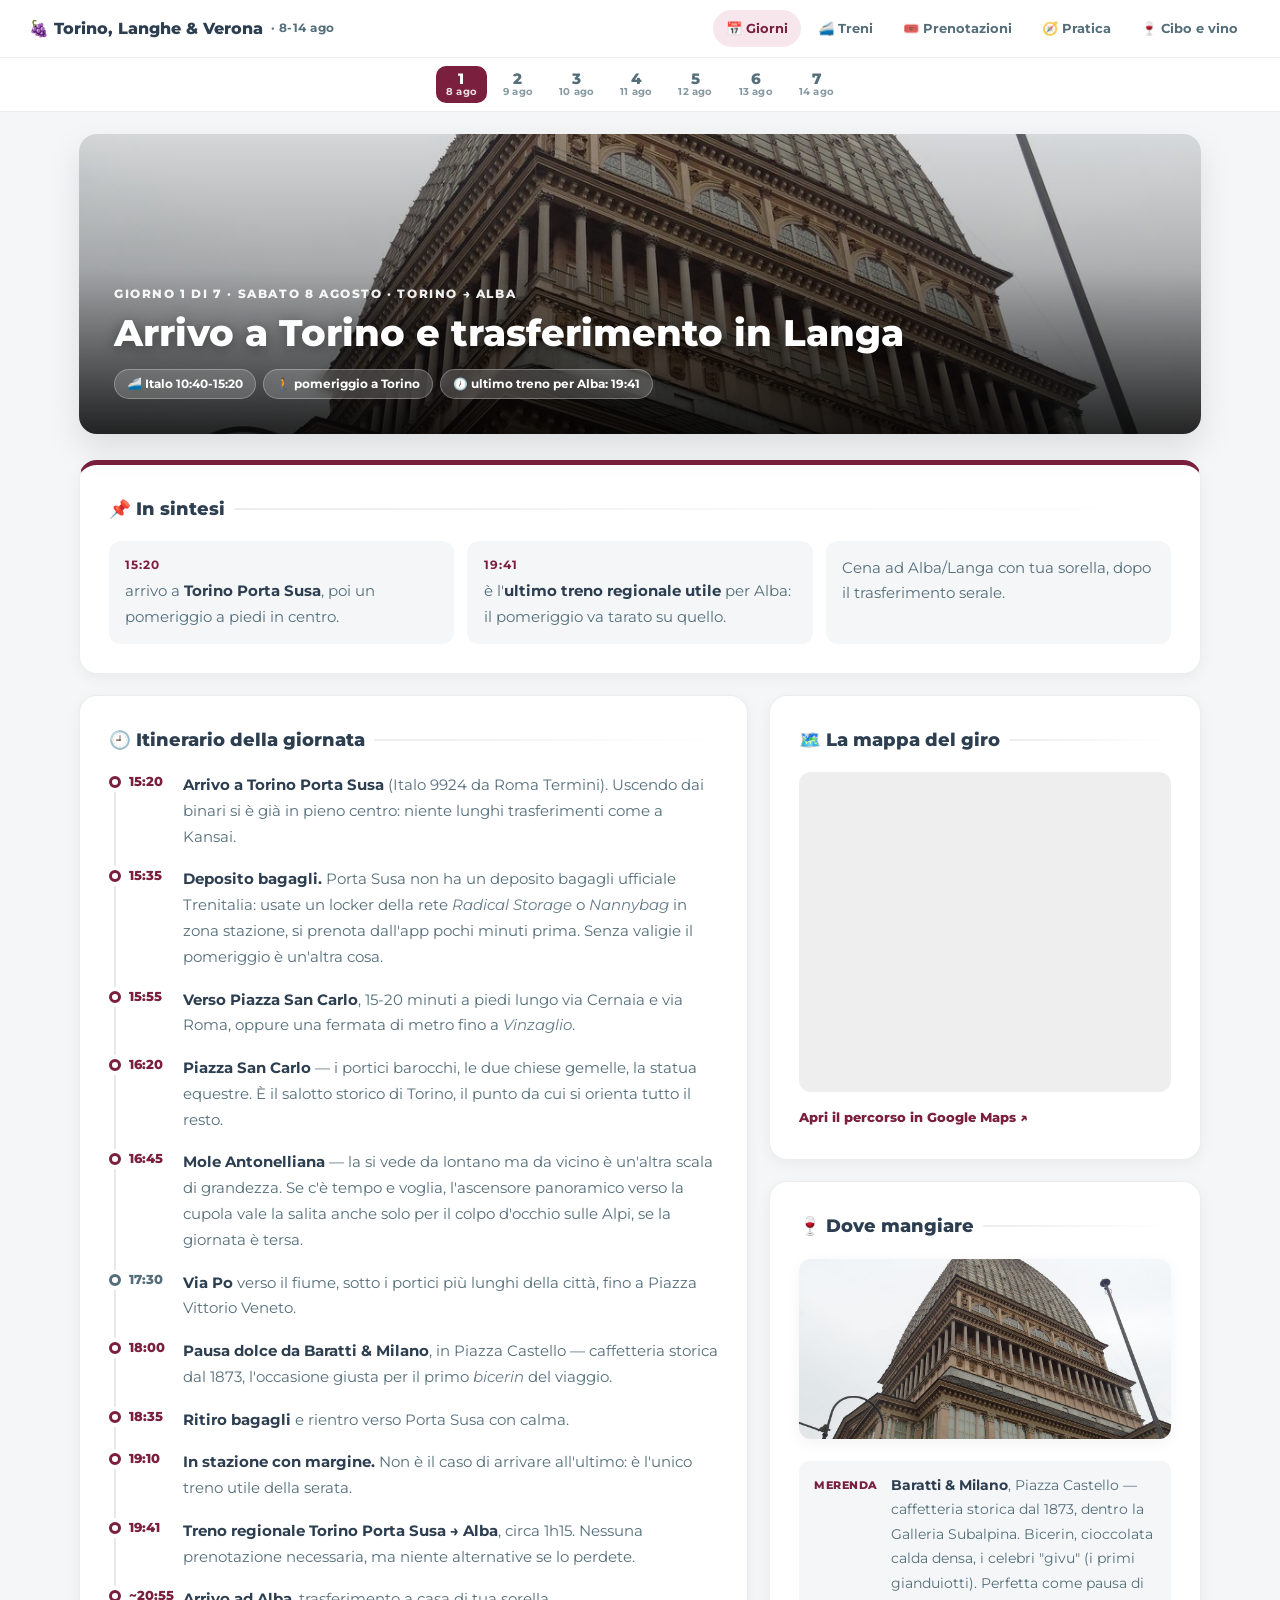
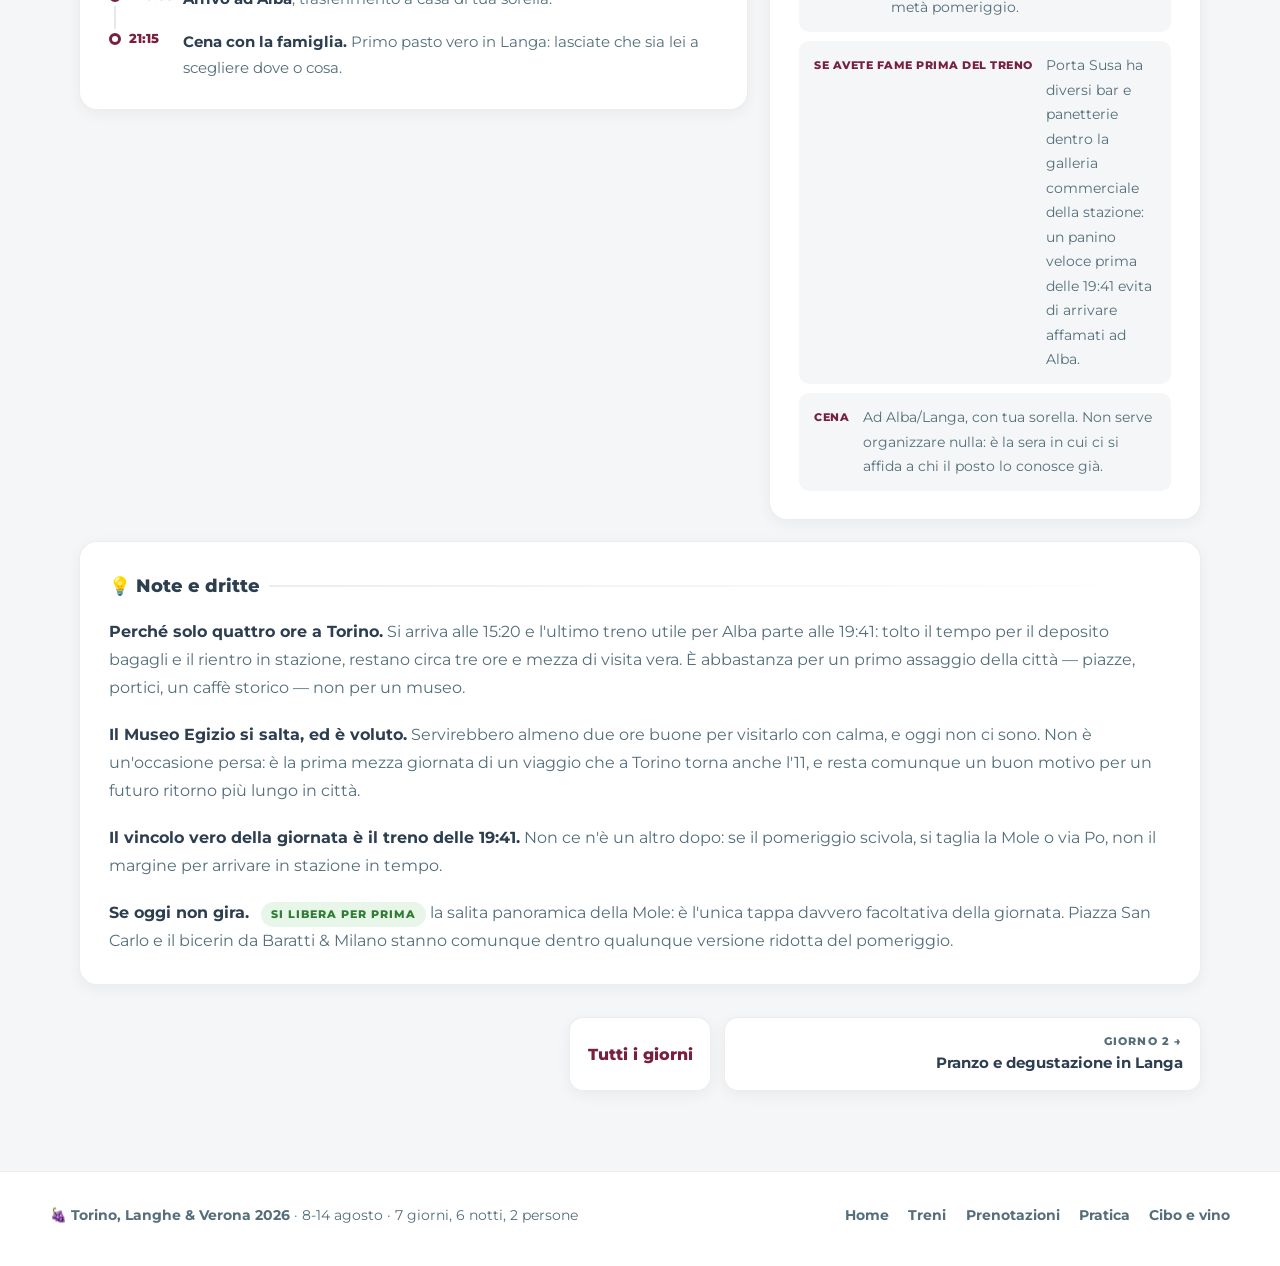
==== giorno-01.html @ 9ae94374 "Crea il sito del viaggio Torino-Langhe-Verona (8-14 agosto 2026) Sito statico con le 7 giornate, tre" ====
<!DOCTYPE html>
<html lang="it">
<head>
<meta charset="UTF-8">
<meta name="viewport" content="width=device-width, initial-scale=1.0">
<title>Giorno 1 · Arrivo a Torino e trasferimento in Langa | Torino, Langhe & Verona 2026</title>
<meta name="description" content="Giorno 1 (8 agosto 2026), Torino → Alba: arrivo in treno a Torino, pomeriggio in centro e ultimo treno regionale delle 19:41 per Alba.">
<meta name="theme-color" content="#7A1F3D">
<meta name="color-scheme" content="light">
<meta property="og:type" content="website">
<meta property="og:title" content="Giorno 1 · Arrivo a Torino e trasferimento in Langa | Torino, Langhe & Verona 2026">
<meta property="og:description" content="Giorno 1 (8 agosto 2026), Torino → Alba: arrivo in treno a Torino, pomeriggio in centro e ultimo treno regionale delle 19:41 per Alba.">
<meta property="og:image" content="images/torino.jpg">
<meta property="og:locale" content="it_IT">
<link rel="icon" href="data:image/svg+xml,<svg xmlns='http://www.w3.org/2000/svg' viewBox='0 0 100 100'><text y='.9em' font-size='90'>🍇</text></svg>">
<link rel="preconnect" href="https://fonts.googleapis.com">
<link rel="preconnect" href="https://fonts.gstatic.com" crossorigin>
<link href="https://fonts.googleapis.com/css2?family=Montserrat:wght@400;600;800&display=swap" rel="stylesheet">
<link rel="stylesheet" href="assets/style.css">
</head>
<body>

<header class="topbar">
    <a class="brand" href="index.html">🍇 Torino, Langhe & Verona <span>· 8-14 ago</span></a>
    <nav class="mainnav" aria-label="Sezioni del sito">
        <a href="index.html#giorni" aria-current="page">📅 Giorni</a>
        <a href="treni.html">🚄 Treni</a>
        <a href="prenotazioni.html">🎟️ Prenotazioni</a>
        <a href="pratica.html">🧭 Pratica</a>
        <a href="mangiare.html">🍷 Cibo e vino</a>
    </nav>
</header>

<nav class="daystrip" aria-label="Vai a un altro giorno">
<a href="giorno-01.html" data-date="2026-08-08" aria-current="page"><span class="n">1</span><span class="d">8 ago</span></a>
<a href="giorno-02.html" data-date="2026-08-09"><span class="n">2</span><span class="d">9 ago</span></a>
<a href="giorno-03.html" data-date="2026-08-10"><span class="n">3</span><span class="d">10 ago</span></a>
<a href="giorno-04.html" data-date="2026-08-11"><span class="n">4</span><span class="d">11 ago</span></a>
<a href="giorno-05.html" data-date="2026-08-12"><span class="n">5</span><span class="d">12 ago</span></a>
<a href="giorno-06.html" data-date="2026-08-13"><span class="n">6</span><span class="d">13 ago</span></a>
<a href="giorno-07.html" data-date="2026-08-14"><span class="n">7</span><span class="d">14 ago</span></a>
</nav>

<main class="wrap">
<article>

    <div class="dayhero" style="background-image: url('images/torino.jpg');">
        <div class="dayhero-in">
            <p class="kicker">Giorno 1 di 7 · Sabato 8 agosto · Torino → Alba</p>
            <h1>Arrivo a Torino e trasferimento in Langa</h1>
            <div class="chips"><span>🚄 Italo 10:40-15:20</span><span>🚶 pomeriggio a Torino</span><span>🕖 ultimo treno per Alba: 19:41</span></div>
        </div>
    </div>

    <div class="daylayout">

        <section class="card accent a-sintesi">
            <h2>📌 In sintesi</h2>
            <ul class="synth"><li><strong>15:20</strong> arrivo a <strong>Torino Porta Susa</strong>, poi un pomeriggio a piedi in centro.</li>
                        <li><strong>19:41</strong> è l'<strong>ultimo treno regionale utile</strong> per Alba: il pomeriggio va tarato su quello.</li>
                        <li>Cena ad Alba/Langa con tua sorella, dopo il trasferimento serale.</li></ul>
        </section>

        <section class="card a-itin">
            <h2>🕘 Itinerario della giornata</h2>
            <ol class="timeline">
                <li><span class="t">15:20</span><div><strong>Arrivo a Torino Porta Susa</strong> (Italo 9924 da Roma Termini). Uscendo dai binari si è già in pieno centro: niente lunghi trasferimenti come a Kansai.</div></li>
                <li><span class="t">15:35</span><div><strong>Deposito bagagli.</strong> Porta Susa non ha un deposito bagagli ufficiale Trenitalia: usate un locker della rete <em>Radical Storage</em> o <em>Nannybag</em> in zona stazione, si prenota dall'app pochi minuti prima. Senza valigie il pomeriggio è un'altra cosa.</div></li>
                <li><span class="t">15:55</span><div><strong>Verso Piazza San Carlo</strong>, 15-20 minuti a piedi lungo via Cernaia e via Roma, oppure una fermata di metro fino a <em>Vinzaglio</em>.</div></li>
                <li><span class="t">16:20</span><div><strong>Piazza San Carlo</strong> — i portici barocchi, le due chiese gemelle, la statua equestre. È il salotto storico di Torino, il punto da cui si orienta tutto il resto.</div></li>
                <li><span class="t">16:45</span><div><strong>Mole Antonelliana</strong> — la si vede da lontano ma da vicino è un'altra scala di grandezza. Se c'è tempo e voglia, l'ascensore panoramico verso la cupola vale la salita anche solo per il colpo d'occhio sulle Alpi, se la giornata è tersa.</div></li>
                <li class="opt"><span class="t">17:30</span><div><strong>Via Po</strong> verso il fiume, sotto i portici più lunghi della città, fino a Piazza Vittorio Veneto.</div></li>
                <li><span class="t">18:00</span><div><strong>Pausa dolce da Baratti & Milano</strong>, in Piazza Castello — caffetteria storica dal 1873, l'occasione giusta per il primo <em>bicerin</em> del viaggio.</div></li>
                <li><span class="t">18:35</span><div><strong>Ritiro bagagli</strong> e rientro verso Porta Susa con calma.</div></li>
                <li><span class="t">19:10</span><div><strong>In stazione con margine.</strong> Non è il caso di arrivare all'ultimo: è l'unico treno utile della serata.</div></li>
                <li><span class="t">19:41</span><div><strong>Treno regionale Torino Porta Susa → Alba</strong>, circa 1h15. Nessuna prenotazione necessaria, ma niente alternative se lo perdete.</div></li>
                <li><span class="t">~20:55</span><div><strong>Arrivo ad Alba</strong>, trasferimento a casa di tua sorella.</div></li>
                <li><span class="t">21:15</span><div><strong>Cena con la famiglia.</strong> Primo pasto vero in Langa: lasciate che sia lei a scegliere dove o cosa.</div></li>
            </ol>
        </section>

        <section class="card a-mappa">
            <h2>🗺️ La mappa del giro</h2>
            <div class="mapbox">
                <iframe src="https://maps.google.com/maps?saddr=Torino+Porta+Susa&daddr=Piazza+San+Carlo,+Torino+to:Mole+Antonelliana,+Torino+to:Stazione+di+Alba&dirflg=r&t=&z=10&ie=UTF8&iwloc=&output=embed" title="Mappa dell'itinerario del giorno 1" loading="lazy" referrerpolicy="no-referrer-when-downgrade"></iframe>
            </div>
            <a class="maplink" href="https://maps.google.com/maps?saddr=Torino+Porta+Susa&daddr=Piazza+San+Carlo,+Torino+to:Mole+Antonelliana,+Torino+to:Stazione+di+Alba&dirflg=r&t=&z=10&ie=UTF8" target="_blank" rel="noopener">Apri il percorso in Google Maps ↗</a>
        </section>

        <section class="card a-mangiare">
            <h2>🍷 Dove mangiare</h2>
            <img src="images/torino.jpg" alt="Torino" loading="lazy" decoding="async" width="560" height="180">
            <ul class="eat"><li><span class="when">Merenda</span><div><strong>Baratti & Milano</strong>, Piazza Castello — caffetteria storica dal 1873, dentro la Galleria Subalpina. Bicerin, cioccolata calda densa, i celebri "givu" (i primi gianduiotti). Perfetta come pausa di metà pomeriggio.</div></li><li><span class="when">Se avete fame prima del treno</span><div>Porta Susa ha diversi bar e panetterie dentro la galleria commerciale della stazione: un panino veloce prima delle 19:41 evita di arrivare affamati ad Alba.</div></li><li><span class="when">Cena</span><div>Ad Alba/Langa, con tua sorella. Non serve organizzare nulla: è la sera in cui ci si affida a chi il posto lo conosce già.</div></li></ul>
        </section>

        <section class="card a-note prose">
            <h2>💡 Note e dritte</h2>
            <p><strong>Perché solo quattro ore a Torino.</strong> Si arriva alle 15:20 e l'ultimo treno utile per Alba parte alle 19:41: tolto il tempo per il deposito bagagli e il rientro in stazione, restano circa tre ore e mezza di visita vera. È abbastanza per un primo assaggio della città — piazze, portici, un caffè storico — non per un museo.</p>
            <p><strong>Il Museo Egizio si salta, ed è voluto.</strong> Servirebbero almeno due ore buone per visitarlo con calma, e oggi non ci sono. Non è un'occasione persa: è la prima mezza giornata di un viaggio che a Torino torna anche l'11, e resta comunque un buon motivo per un futuro ritorno più lungo in città.</p>
            <p><strong>Il vincolo vero della giornata è il treno delle 19:41.</strong> Non ce n'è un altro dopo: se il pomeriggio scivola, si taglia la Mole o via Po, non il margine per arrivare in stazione in tempo.</p>
            <p><strong>Se oggi non gira.</strong> <span class="prio prio-low">Si libera per prima</span> la salita panoramica della Mole: è l'unica tappa davvero facoltativa della giornata. Piazza San Carlo e il bicerin da Baratti & Milano stanno comunque dentro qualunque versione ridotta del pomeriggio.</p>
        </section>

    </div>

    <nav class="dayfoot" aria-label="Giorno precedente e successivo">
        <span class="empty"></span>
        <a class="home" href="index.html#giorni">Tutti i giorni</a>
        <a class="next" href="giorno-02.html"><span class="lbl">Giorno 2 →</span><span class="ttl">Pranzo e degustazione in Langa</span></a>
    </nav>

</article>
</main>

<footer class="sitefoot">
    <div class="sitefoot-in">
        <div>🍇 <strong>Torino, Langhe & Verona 2026</strong> · 8-14 agosto · 7 giorni, 6 notti, 2 persone</div>
        <nav>
            <a href="index.html">Home</a>
            <a href="treni.html">Treni</a>
            <a href="prenotazioni.html">Prenotazioni</a>
            <a href="pratica.html">Pratica</a>
            <a href="mangiare.html">Cibo e vino</a>
        </nav>
    </div>
</footer>
<button type="button" class="to-top" aria-label="Torna all'inizio della pagina">↑</button>
<script src="assets/app.js" defer></script>
</body>
</html>
---- assets/style.css ----
/* ==========================================================================
   Torino, Langhe & Verona 2026 — foglio di stile condiviso da tutte le pagine
   ========================================================================== */

*, *::before, *::after { box-sizing: border-box; }

:root {
    --primary-color: #7A1F3D;      /* rosso Barolo/Amarone */
    --primary-dark: #551429;
    --primary-light: #F7E6EC;
    --bg-color: #F4F6F8;
    --text-color: #2C3E50;
    --light-text: #546E7A;
    --card-bg: #FFFFFF;
    --line: rgba(0,0,0,0.07);
    --border-radius: 18px;
    --shadow-sm: 0 4px 15px rgba(0,0,0,0.05);
    --shadow-lg: 0 15px 35px rgba(0,0,0,0.10);
    --topbar-h: 58px;
    --strip-h: 54px;
}

html { scroll-behavior: smooth; scroll-padding-top: calc(var(--topbar-h) + var(--strip-h) + 12px); }
body {
    font-family: 'Montserrat', sans-serif;
    line-height: 1.7; margin: 0; padding: 0;
    background: var(--bg-color); color: var(--text-color);
    -webkit-font-smoothing: antialiased;
    max-width: 100vw; overflow-x: hidden;
}
@media (prefers-reduced-motion: reduce) {
    html { scroll-behavior: auto; }
    *, *::before, *::after { animation-duration: 0.01ms !important; animation-iteration-count: 1 !important; transition-duration: 0.01ms !important; }
}
:focus-visible { outline: 3px solid var(--primary-color); outline-offset: 3px; border-radius: 6px; }
img { max-width: 100%; }
[hidden] { display: none !important; }
a { color: var(--primary-color); }
@keyframes fadeIn { from { opacity: 0; transform: translateY(14px); } to { opacity: 1; transform: none; } }

.wrap { max-width: 1180px; margin: 0 auto; padding: 0 1.1rem 4rem 1.1rem; }
.wrap.narrow { max-width: 900px; }
@media (min-width: 768px) { .wrap { padding: 0 1.8rem 5rem 1.8rem; } }

/* ---------- Barra di navigazione ---------- */
.topbar {
    position: sticky; top: 0; z-index: 900; height: var(--topbar-h);
    display: flex; align-items: center; gap: 1rem;
    background: rgba(255,255,255,0.93); backdrop-filter: blur(12px); -webkit-backdrop-filter: blur(12px);
    border-bottom: 1px solid var(--line); padding: 0 1rem;
}
@media (min-width: 768px) { .topbar { padding: 0 1.8rem; } }
.brand { display: flex; align-items: center; gap: 8px; font-weight: 800; text-decoration: none; color: var(--text-color); font-size: 1rem; white-space: nowrap; flex-shrink: 0; }
.brand span { color: var(--light-text); font-weight: 700; font-size: 0.72rem; letter-spacing: 0.5px; display: none; }
@media (min-width: 1000px) { .brand span { display: inline; } }
.mainnav { display: flex; gap: 4px; overflow-x: auto; scrollbar-width: none; margin-left: auto; -webkit-overflow-scrolling: touch; }
.mainnav::-webkit-scrollbar { display: none; }
.mainnav a {
    text-decoration: none; white-space: nowrap; font-size: 0.82rem; font-weight: 700;
    color: var(--light-text); padding: 7px 13px; border-radius: 30px; transition: background 0.2s, color 0.2s;
}
.mainnav a:hover { background: var(--bg-color); color: var(--primary-color); }
.mainnav a[aria-current="page"] { background: var(--primary-light); color: var(--primary-color); }

/* ---------- Striscia dei giorni (pagine giornata) ---------- */
.daystrip {
    position: sticky; top: var(--topbar-h); z-index: 880; height: var(--strip-h);
    display: flex; align-items: center; gap: 6px; padding: 0 1rem;
    background: rgba(255,255,255,0.96); backdrop-filter: blur(12px); -webkit-backdrop-filter: blur(12px);
    border-bottom: 1px solid var(--line); overflow-x: auto; scrollbar-width: none;
}
.daystrip::-webkit-scrollbar { display: none; }
@media (min-width: 768px) { .daystrip { padding: 0 1.8rem; justify-content: center; } }
.daystrip a {
    flex: 0 0 auto; text-decoration: none; text-align: center; line-height: 1.05;
    padding: 5px 9px; border-radius: 10px; color: var(--light-text);
    border: 1px solid transparent; transition: background 0.2s, color 0.2s, border-color 0.2s;
}
.daystrip a .n { display: block; font-weight: 800; font-size: 0.92rem; }
.daystrip a .d { display: block; font-size: 0.6rem; font-weight: 700; opacity: 0.7; letter-spacing: 0.2px; }
.daystrip a:hover { background: var(--bg-color); color: var(--primary-color); }
.daystrip a[aria-current="page"] { background: var(--primary-color); color: #fff; }
.daystrip a[aria-current="page"] .d { opacity: 0.85; }
.daystrip .sep { flex: 0 0 auto; width: 1px; height: 26px; background: var(--line); margin: 0 5px; }

/* ---------- Copertina della home ---------- */
.hero {
    background-image: linear-gradient(to bottom, rgba(0,0,0,0.25) 0%, rgba(0,0,0,0.78) 100%), url('../images/cover.jpg');
    background-size: cover; background-position: center 32%;
    color: #fff; text-align: center; padding: 5rem 1rem 4rem 1rem;
}
.hero h1 { font-size: clamp(2.2rem, 6vw, 3.6rem); font-weight: 800; margin: 0 0 0.4rem 0; letter-spacing: 1px; text-shadow: 0 4px 15px rgba(0,0,0,0.4); }
.hero p { font-size: 1.08rem; max-width: 620px; margin: 0 auto; opacity: 0.95; }
.mood-tags { display: flex; gap: 9px; justify-content: center; margin-top: 22px; flex-wrap: wrap; }
.tag { padding: 6px 16px; border-radius: 20px; font-weight: 600; font-size: 0.82rem; background: rgba(255,255,255,0.15); backdrop-filter: blur(10px); border: 1px solid rgba(255,255,255,0.3); color: #fff; }
.countdown { display: inline-flex; align-items: baseline; gap: 8px; margin-top: 1.4rem; padding: 8px 22px; border-radius: 30px; background: rgba(255,255,255,0.15); backdrop-filter: blur(10px); border: 1px solid rgba(255,255,255,0.3); }
.countdown strong { font-size: 1.5rem; font-weight: 800; }
.countdown span { font-size: 0.8rem; font-weight: 600; opacity: 0.9; letter-spacing: 1px; text-transform: uppercase; }

/* ---------- Intestazione delle pagine tematiche ---------- */
.pagehead { background: linear-gradient(135deg, var(--primary-color), var(--primary-dark)); color: #fff; padding: 2.6rem 1.1rem 2.4rem 1.1rem; }
.pagehead-in { max-width: 1180px; margin: 0 auto; }
@media (min-width: 768px) { .pagehead { padding: 3.2rem 1.8rem 3rem 1.8rem; } }
.pagehead h1 { margin: 0 0 0.4rem 0; font-size: clamp(1.8rem, 4.5vw, 2.6rem); font-weight: 800; }
.pagehead p { margin: 0; font-size: 1rem; opacity: 0.92; max-width: 70ch; }
.pagehead .crumb { font-size: 0.75rem; font-weight: 800; letter-spacing: 1.5px; text-transform: uppercase; opacity: 0.8; margin: 0 0 0.5rem 0; }
.pagehead .crumb a { color: #fff; text-decoration: none; border-bottom: 1px solid rgba(255,255,255,0.5); }

/* Indice interno alle pagine lunghe */
.subnav { display: flex; flex-wrap: wrap; gap: 8px; margin: -1.6rem 0 2.4rem 0; position: relative; z-index: 5; }
.subnav a { text-decoration: none; font-size: 0.8rem; font-weight: 700; color: var(--light-text); background: var(--card-bg); border: 1px solid var(--line); box-shadow: var(--shadow-sm); padding: 8px 16px; border-radius: 30px; }
.subnav a:hover { color: var(--primary-color); }

/* ---------- Copertina di una giornata ---------- */
.dayhero { position: relative; margin: 1.4rem 0 1.6rem 0; border-radius: var(--border-radius); overflow: hidden; box-shadow: var(--shadow-lg); min-height: 230px; display: flex; align-items: flex-end; background-size: cover; background-position: center; }
@media (min-width: 768px) { .dayhero { min-height: 300px; } }
.dayhero::before { content: ""; position: absolute; inset: 0; background: linear-gradient(to top, rgba(0,0,0,0.85) 0%, rgba(0,0,0,0.30) 55%, rgba(0,0,0,0.12) 100%); }
.dayhero-in { position: relative; padding: 1.4rem; color: #fff; width: 100%; }
@media (min-width: 768px) { .dayhero-in { padding: 2.2rem; } }
.dayhero .kicker { margin: 0 0 0.35rem 0; font-size: 0.76rem; font-weight: 800; letter-spacing: 1.6px; text-transform: uppercase; opacity: 0.92; }
.dayhero h1 { margin: 0; font-size: clamp(1.5rem, 4vw, 2.3rem); font-weight: 800; line-height: 1.2; text-shadow: 0 3px 14px rgba(0,0,0,0.4); }
.dayhero .chips { display: flex; flex-wrap: wrap; gap: 7px; margin-top: 0.9rem; }
.dayhero .chips span { font-size: 0.74rem; font-weight: 700; background: rgba(255,255,255,0.18); border: 1px solid rgba(255,255,255,0.28); backdrop-filter: blur(8px); padding: 4px 12px; border-radius: 20px; }

/* ---------- Impaginazione di una giornata ---------- */
.daylayout { display: grid; gap: 1.3rem; }
@media (min-width: 1000px) {
    .daylayout {
        grid-template-columns: 1.55fr 1fr;
        grid-template-areas: "sintesi sintesi" "itin mappa" "itin mangiare" "note note";
        align-items: start;
    }
    .a-sintesi { grid-area: sintesi; } .a-itin { grid-area: itin; }
    .a-mappa { grid-area: mappa; } .a-mangiare { grid-area: mangiare; } .a-note { grid-area: note; }
}

/* ---------- Scheda generica ---------- */
.card { background: var(--card-bg); border-radius: var(--border-radius); box-shadow: var(--shadow-sm); padding: 1.3rem; border: 1px solid var(--line); }
@media (min-width: 768px) { .card { padding: 1.8rem; } }
.card > h2 { margin: 0 0 1.1rem 0; font-size: 1.1rem; font-weight: 800; color: var(--text-color); display: flex; align-items: center; gap: 9px; }
.card > h2::after { content: ""; flex: 1; height: 2px; background: linear-gradient(90deg, var(--line), transparent); border-radius: 2px; }
.card.accent { border-top: 5px solid var(--primary-color); }

/* Sintesi mattina/pomeriggio/sera */
.synth { list-style: none; padding: 0; margin: 0; display: grid; gap: 0.8rem; }
@media (min-width: 700px) { .synth { grid-template-columns: repeat(3, 1fr); } }
.synth li { background: var(--bg-color); border-radius: 12px; padding: 0.9rem 1.05rem; font-size: 0.93rem; color: var(--light-text); }
.synth li strong:first-child { display: block; color: var(--primary-color); font-size: 0.72rem; text-transform: uppercase; letter-spacing: 1px; margin-bottom: 0.25rem; }
.synth li strong { color: var(--text-color); }

/* ---------- Griglia dei giorni in home ---------- */
.parthead { display: flex; align-items: baseline; gap: 14px; margin: 3rem 0 1.4rem 0; flex-wrap: wrap; }
.parthead h2 { margin: 0; font-size: 1.55rem; font-weight: 800; }
.parthead .when { font-size: 0.85rem; font-weight: 700; color: var(--light-text); background: var(--card-bg); border: 1px solid var(--line); padding: 4px 14px; border-radius: 20px; }
.daygrid { display: grid; gap: 1.1rem; grid-template-columns: repeat(auto-fill, minmax(265px, 1fr)); }
.daycard { display: flex; flex-direction: column; background: var(--card-bg); border-radius: var(--border-radius); overflow: hidden; box-shadow: var(--shadow-sm); text-decoration: none; color: inherit; border: 1px solid var(--line); transition: transform 0.25s ease, box-shadow 0.25s ease; }
.daycard:hover { transform: translateY(-4px); box-shadow: var(--shadow-lg); }
.daycard .thumb { height: 132px; background-size: cover; background-position: center; position: relative; }
.daycard .thumb::after { content: ""; position: absolute; inset: 0; background: linear-gradient(to top, rgba(0,0,0,0.55), transparent 60%); }
.daycard .num { position: absolute; z-index: 2; left: 12px; top: 12px; background: var(--primary-color); color: #fff; font-weight: 800; font-size: 0.72rem; letter-spacing: 1px; padding: 4px 11px; border-radius: 20px; }
.daycard .zone { position: absolute; z-index: 2; right: 12px; top: 12px; background: rgba(255,255,255,0.92); color: var(--text-color); font-weight: 800; font-size: 0.66rem; letter-spacing: 0.8px; text-transform: uppercase; padding: 4px 10px; border-radius: 20px; }
.daycard .body { padding: 0.95rem 1.1rem 1.15rem 1.1rem; display: flex; flex-direction: column; gap: 0.35rem; flex: 1; }
.daycard .date { font-size: 0.72rem; font-weight: 800; letter-spacing: 1px; text-transform: uppercase; color: var(--light-text); }
.daycard h3 { margin: 0; font-size: 1.02rem; font-weight: 800; line-height: 1.35; color: var(--text-color); }
.daycard .teaser { margin: 0; font-size: 0.85rem; color: var(--light-text); }
.daycard .go { margin-top: auto; padding-top: 0.6rem; font-size: 0.8rem; font-weight: 800; color: var(--primary-color); }
.daycard.is-today { border-color: var(--primary-color); box-shadow: 0 0 0 3px var(--primary-light), var(--shadow-lg); }
.daycard.is-today .num::before { content: "OGGI · "; }

/* ---------- Riquadri di collegamento in home ---------- */
.tiles { display: grid; gap: 1.1rem; grid-template-columns: repeat(auto-fill, minmax(240px, 1fr)); }
.tile { text-decoration: none; color: inherit; background: var(--card-bg); border: 1px solid var(--line); border-radius: var(--border-radius); padding: 1.4rem; box-shadow: var(--shadow-sm); display: flex; flex-direction: column; gap: 0.35rem; transition: transform 0.25s ease, box-shadow 0.25s ease; border-top: 5px solid var(--primary-color); }
.tile:hover { transform: translateY(-4px); box-shadow: var(--shadow-lg); }
.tile .ico { font-size: 1.7rem; line-height: 1; }
.tile h3 { margin: 0.3rem 0 0 0; font-size: 1.08rem; font-weight: 800; color: var(--text-color); }
.tile p { margin: 0; font-size: 0.87rem; color: var(--light-text); }

/* Numeri chiave in home */
.stats { display: grid; gap: 0.9rem; grid-template-columns: repeat(auto-fit, minmax(160px, 1fr)); margin: 1.6rem 0 0 0; padding: 0; list-style: none; }
.stats li { background: var(--card-bg); border: 1px solid var(--line); border-radius: 14px; padding: 1rem 1.1rem; box-shadow: var(--shadow-sm); }
.stats .k { display: block; font-size: 0.68rem; font-weight: 800; letter-spacing: 1.2px; text-transform: uppercase; color: var(--light-text); margin-bottom: 0.2rem; }
.stats .v { font-size: 1rem; font-weight: 800; color: var(--text-color); }
.stats .v small { display: block; font-size: 0.78rem; font-weight: 600; color: var(--light-text); }

/* ---------- Avanti / indietro fra i giorni ---------- */
.dayfoot { display: grid; gap: 0.8rem; grid-template-columns: 1fr; margin-top: 2rem; }
@media (min-width: 640px) { .dayfoot { grid-template-columns: 1fr auto 1fr; align-items: stretch; } }
.dayfoot a { text-decoration: none; background: var(--card-bg); border: 1px solid var(--line); border-radius: 14px; padding: 0.9rem 1.1rem; box-shadow: var(--shadow-sm); color: inherit; display: flex; flex-direction: column; justify-content: center; transition: transform 0.2s ease, box-shadow 0.2s ease; }
.dayfoot a:hover { transform: translateY(-2px); box-shadow: var(--shadow-lg); }
.dayfoot .lbl { font-size: 0.68rem; font-weight: 800; letter-spacing: 1.2px; text-transform: uppercase; color: var(--light-text); }
.dayfoot .ttl { font-size: 0.92rem; font-weight: 700; color: var(--text-color); }
.dayfoot .next { text-align: right; }
.dayfoot .home { display: flex; align-items: center; justify-content: center; font-weight: 800; color: var(--primary-color); }
.dayfoot .empty { display: none; }
@media (min-width: 640px) { .dayfoot .empty { display: block; visibility: hidden; } }

/* ---------- Blocchi di contenuto riusati dalle vecchie sezioni ---------- */
h2.sec { color: var(--text-color); font-weight: 800; font-size: 1.9rem; margin: 3rem 0 1.6rem 0; display: flex; align-items: center; gap: 12px; scroll-margin-top: calc(var(--topbar-h) + 14px); }
h2.sec::after { content: ""; flex: 1; height: 3px; background: linear-gradient(90deg, #E0E0E0, transparent); border-radius: 2px; }
h2.sec:first-of-type { margin-top: 2.2rem; }
h3.sub { font-size: 1.4rem; font-weight: 800; margin: 2.6rem 0 1.2rem 0; scroll-margin-top: calc(var(--topbar-h) + 14px); }

.summary-box { background: var(--card-bg); padding: 1.4rem; border-radius: var(--border-radius); box-shadow: var(--shadow-sm); margin-bottom: 2rem; border-top: 6px solid var(--primary-color); }
@media (min-width: 768px) { .summary-box { padding: 2rem; } }
.summary-box ul { list-style: none; padding: 0; display: grid; grid-template-columns: repeat(auto-fit, minmax(260px, 1fr)); gap: 1.1rem; margin: 0; }
.summary-box li { background: var(--bg-color); padding: 1.1rem; border-radius: 12px; font-size: 0.94rem; display: flex; flex-direction: column; }
.summary-box li strong { color: var(--primary-color); font-size: 1.02rem; margin-bottom: 0.3rem; }
.summary-box ul.flow { grid-template-columns: 1fr; gap: 0.8rem; }
.summary-box ul.flow li { display: block; }
.summary-box ul.flow li strong { font-size: 1rem; }
.summary-box li ul { display: block; margin: 0.6rem 0 0 0; padding: 0; }
.summary-box li ul li { background: transparent; padding: 0 0 0 1.1rem; margin-bottom: 0.55rem; border-radius: 0; position: relative; font-size: 0.9rem; }
.summary-box li ul li::before { content: "›"; position: absolute; left: 0; top: -1px; color: var(--primary-color); font-weight: 800; }
.summary-box li ul li:last-child { margin-bottom: 0; }
.summary-box h3 { margin-top: 0; }

.details-grid { display: grid; grid-template-columns: 1fr; gap: 1.3rem; }
@media (min-width: 860px) { .details-grid { grid-template-columns: 1fr 1fr; } }

.callout { background: var(--card-bg); border-left: 5px solid var(--primary-color); border-radius: 12px; padding: 1.15rem 1.35rem; margin: 0 0 1.8rem 0; box-shadow: var(--shadow-sm); font-size: 0.94rem; color: var(--light-text); }
.callout strong { color: var(--text-color); }

.prio { display: inline-block; font-size: 0.66rem; font-weight: 800; letter-spacing: 1px; text-transform: uppercase; padding: 3px 10px; border-radius: 20px; margin-left: 8px; vertical-align: middle; white-space: nowrap; }
.prio-high { background: #FFEBEE; color: #C62828; }
.prio-med { background: #FFF8E1; color: #EF6C00; }
.prio-low { background: #E8F5E9; color: #2E7D32; }

/* Testo discorsivo dentro le schede */
.prose p { margin: 0 0 1.2rem 0; color: var(--light-text); font-size: 0.97rem; line-height: 1.8; }
.prose p:last-child { margin-bottom: 0; }
.prose strong { color: var(--text-color); }
.prose h4 { margin: 1.8rem 0 0.8rem 0; font-size: 1.05rem; font-weight: 800; color: var(--primary-color); background: var(--primary-light); display: inline-block; padding: 4px 14px; border-radius: 20px; }
.prose > h4:first-child { margin-top: 0; }
.prose ul { padding-left: 1.2rem; color: var(--light-text); font-size: 0.95rem; }
.prose li { margin-bottom: 0.7rem; }
.prose img, .a-mangiare img { width: 100%; border-radius: 12px; margin-bottom: 14px; height: 180px; object-fit: cover; box-shadow: var(--shadow-sm); }

/* Timeline oraria */
.timeline { list-style: none; padding: 0; margin: 0; }
.timeline li { position: relative; display: grid; grid-template-columns: 60px 1fr; gap: 0.9rem; padding: 0 0 1.05rem 0; font-size: 0.95rem; }
.timeline li::after { content: ""; position: absolute; left: 5px; top: 20px; bottom: 0; width: 2px; background: rgba(0,0,0,0.09); }
.timeline li:last-child { padding-bottom: 0; }
.timeline li:last-child::after { display: none; }
.timeline .t { position: relative; padding-left: 20px; font-weight: 800; font-size: 0.8rem; color: var(--primary-color); white-space: nowrap; line-height: 1.6; }
.timeline .t::before { content: ""; position: absolute; left: 0; top: 4px; width: 12px; height: 12px; border-radius: 50%; background: var(--card-bg); border: 3px solid var(--primary-color); box-sizing: border-box; }
.timeline li.opt .t { color: var(--light-text); }
.timeline li.opt .t::before { border-color: var(--light-text); }
.timeline strong { color: var(--text-color); }
.timeline div { color: var(--light-text); }
.timeline em { opacity: 0.9; }
@media (max-width: 480px) {
    .timeline li { grid-template-columns: 52px 1fr; gap: 0.7rem; font-size: 0.9rem; }
    .timeline .t { padding-left: 18px; font-size: 0.74rem; }
}

/* Dove mangiare */
.eat { list-style: none; padding: 0; margin: 0; display: grid; gap: 0.6rem; }
.eat li { display: grid; grid-template-columns: auto 1fr; gap: 0.85rem; align-items: start; background: var(--bg-color); border-radius: 10px; padding: 0.75rem 0.95rem; font-size: 0.9rem; color: var(--light-text); }
.eat .when { font-weight: 800; font-size: 0.66rem; text-transform: uppercase; letter-spacing: 0.5px; color: var(--primary-color); white-space: nowrap; padding-top: 0.25rem; }
.eat strong { color: var(--text-color); }
@media (max-width: 560px) {
    .eat li { grid-template-columns: 1fr; gap: 0.15rem; }
    .eat .when { padding-top: 0; }
}

/* Mappa */
.mapbox iframe { width: 100%; height: 320px; border: none; border-radius: 12px; background: #eee; display: block; }
.maplink { display: inline-block; margin-top: 0.9rem; font-size: 0.82rem; font-weight: 800; text-decoration: none; color: var(--primary-color); }
.maplink:hover { text-decoration: underline; }
.maplink + .maplink { margin-left: 1.4rem; }

/* Tabella costi */
table { width: 100%; border-collapse: separate; border-spacing: 0; background: var(--card-bg); box-shadow: var(--shadow-sm); border-radius: var(--border-radius); overflow: hidden; margin-top: 1.5rem; }
th, td { padding: 1.3rem; text-align: left; border-bottom: 1px solid #F0F2F5; }
th { background: var(--text-color); color: #fff; font-weight: 600; text-transform: uppercase; font-size: 0.8rem; letter-spacing: 1.4px; }
tr:last-child td { border-bottom: none; font-weight: 800; font-size: 1.15rem; background: var(--primary-light); color: var(--primary-color); }
@media (max-width: 767px) {
    table { display: block; border: none; box-shadow: none; background: transparent; }
    thead { display: none; }
    tbody, tr, td { display: block; width: 100%; }
    tr { margin-bottom: 1.2rem; background: var(--card-bg); border-radius: var(--border-radius); box-shadow: var(--shadow-sm); border: 1px solid var(--line); }
    td { border-bottom: 1px solid #F0F2F5; overflow-wrap: break-word; }
    td::before { display: block; font-weight: 700; color: var(--light-text); font-size: 0.72rem; text-transform: uppercase; letter-spacing: 1px; margin-bottom: 0.3rem; }
    td:nth-child(1)::before { content: "Voce di spesa"; }
    td:nth-child(2)::before { content: "Dettagli"; }
    td:nth-child(3)::before { content: "Costo stimato"; color: var(--primary-color); }
    td:last-child { border-bottom: none; }
    tr:last-child { background: var(--primary-light); }
    tr:last-child td { background: transparent; }
}

.inc-exc-box { background: var(--card-bg); padding: 1.4rem; border-radius: var(--border-radius); box-shadow: var(--shadow-sm); }
.exc-box { border-top: 5px solid #F44336; }
.inc-exc-box h3 { margin-top: 0; font-size: 1.15rem; margin-bottom: 1.2rem; }
.inc-exc-box ul { list-style: none; padding: 0; margin: 0; }
.inc-exc-box li { margin-bottom: 0.9rem; position: relative; padding-left: 30px; font-size: 0.93rem; line-height: 1.5; }
.exc-box li::before { content: '❌'; position: absolute; left: 0; top: 0; font-size: 1rem; }

/* ---------- Piede pagina ---------- */
.sitefoot { border-top: 1px solid var(--line); background: var(--card-bg); padding: 2rem 1.1rem 2.4rem 1.1rem; color: var(--light-text); font-size: 0.85rem; }
.sitefoot-in { max-width: 1180px; margin: 0 auto; display: flex; flex-wrap: wrap; gap: 0.8rem 1.4rem; align-items: center; justify-content: space-between; }
.sitefoot a { color: var(--light-text); text-decoration: none; font-weight: 700; }
.sitefoot a:hover { color: var(--primary-color); }
.sitefoot nav { display: flex; flex-wrap: wrap; gap: 0.8rem 1.2rem; }

/* Torna su */
.to-top { position: fixed; right: 16px; bottom: 20px; width: 44px; height: 44px; border-radius: 50%; border: none; background: var(--card-bg); color: var(--primary-color); font-size: 1.3rem; line-height: 1; box-shadow: var(--shadow-lg); cursor: pointer; opacity: 0; visibility: hidden; transform: translateY(10px); transition: opacity 0.3s, transform 0.3s, visibility 0.3s; z-index: 950; }
.to-top.visible { opacity: 1; visibility: visible; transform: none; }

/* ---------- Stampa ---------- */
@media print {
    .topbar, .daystrip, .to-top, .sitefoot, .dayfoot, .subnav, .mood-tags, .countdown, .maplink, .mapbox { display: none !important; }
    body { background: #fff; }
    .hero, .pagehead { background: none !important; color: var(--text-color); padding: 1.5rem 0; }
    .hero h1, .pagehead h1 { text-shadow: none; }
    .dayhero { min-height: 0; box-shadow: none; background-image: none !important; border: 1px solid #DDD; }
    .dayhero::before { display: none; }
    .dayhero-in { color: var(--text-color); padding: 1rem; }
    .dayhero h1 { text-shadow: none; }
    .dayhero .chips span { border-color: #DDD; background: none; }
    .card, .summary-box, .inc-exc-box, table { box-shadow: none; border: 1px solid #DDD; break-inside: avoid; }
    .daylayout { display: block; }
    .card { margin-bottom: 1rem; }
    .prose img, .a-mangiare img { display: none; }
    a { color: inherit; text-decoration: none; }
}
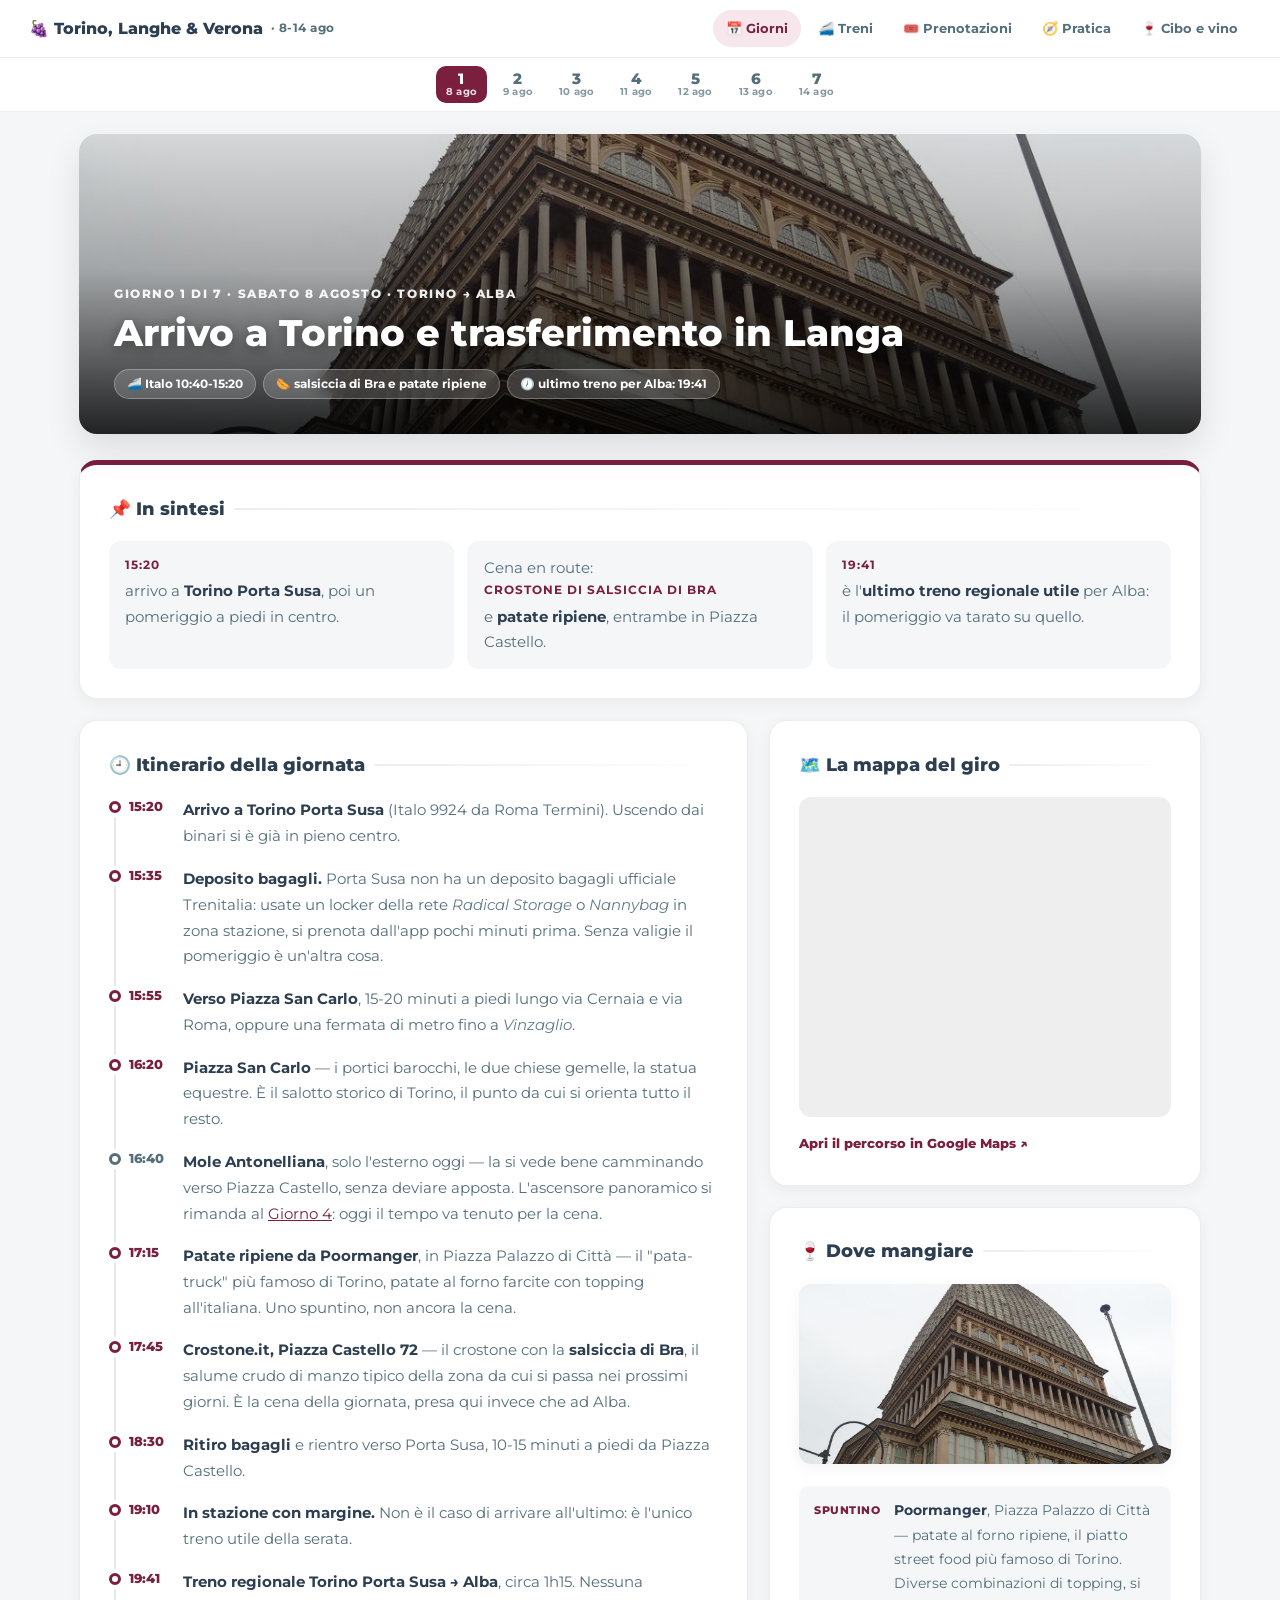
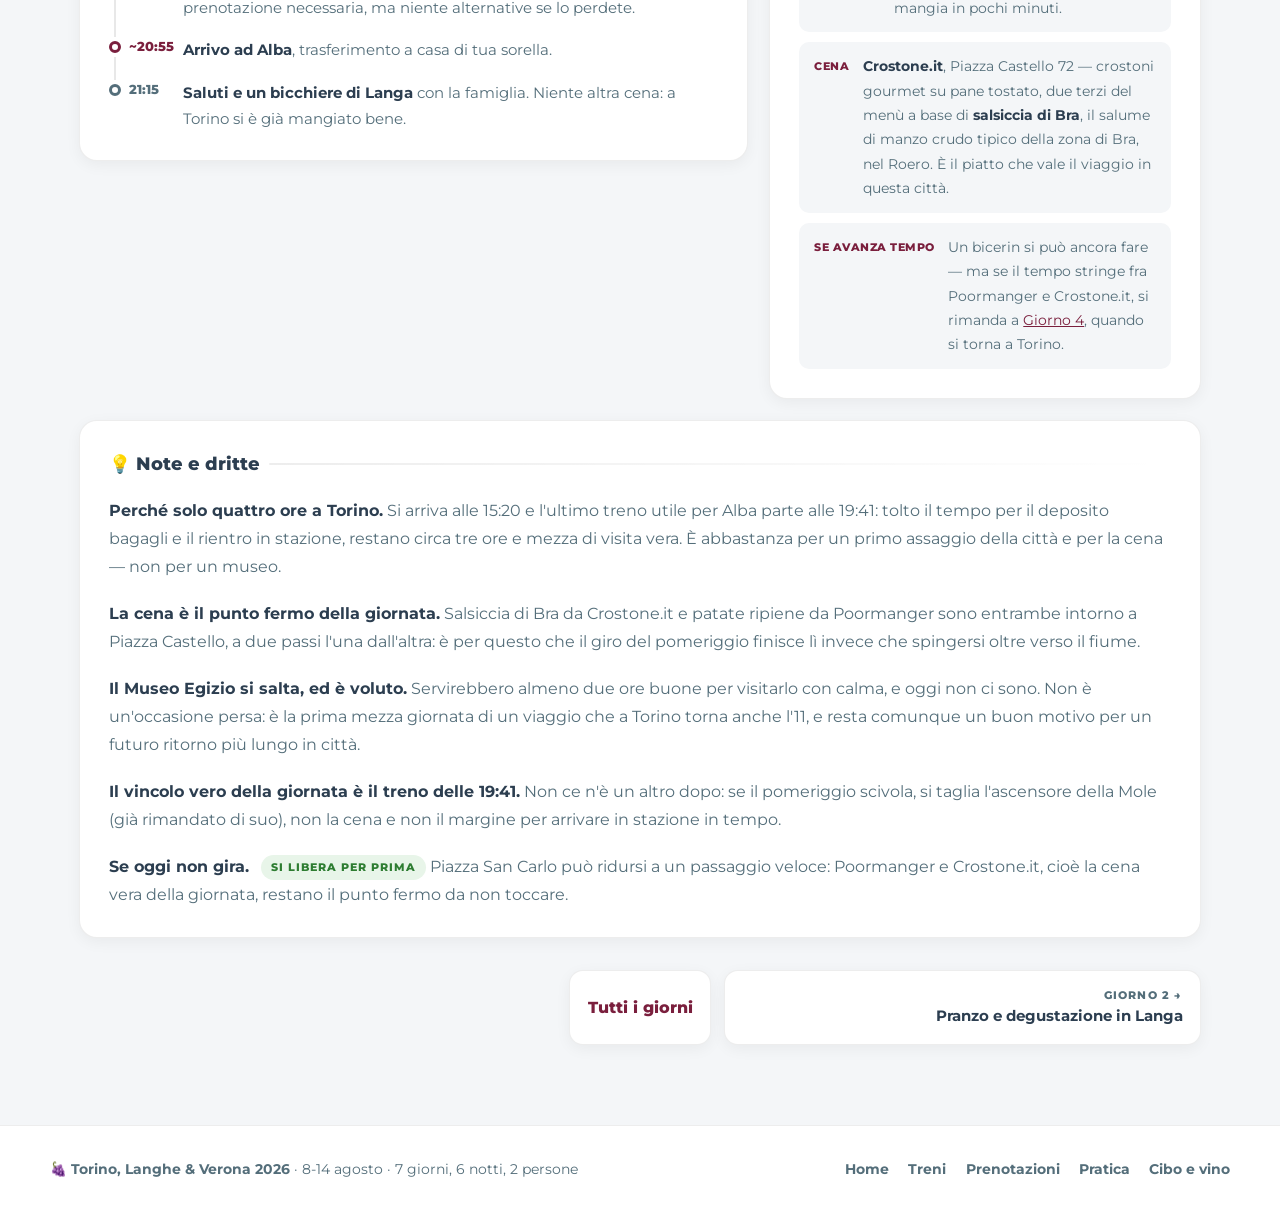
==== commit 25ef382a: "Rende CLAUDE.md indipendente e aggiorna tre giornate - CLAUDE.md non fa più riferimento a viaggio-gi" ====
--- a/giorno-01.html
+++ b/giorno-01.html
@@ -4,12 +4,12 @@
 <meta charset="UTF-8">
 <meta name="viewport" content="width=device-width, initial-scale=1.0">
 <title>Giorno 1 · Arrivo a Torino e trasferimento in Langa | Torino, Langhe & Verona 2026</title>
-<meta name="description" content="Giorno 1 (8 agosto 2026), Torino → Alba: arrivo in treno a Torino, pomeriggio in centro e ultimo treno regionale delle 19:41 per Alba.">
+<meta name="description" content="Giorno 1 (8 agosto 2026), Torino → Alba: arrivo in treno, salsiccia di Bra e patate ripiene in centro, ultimo treno regionale delle 19:41 per Alba.">
 <meta name="theme-color" content="#7A1F3D">
 <meta name="color-scheme" content="light">
 <meta property="og:type" content="website">
 <meta property="og:title" content="Giorno 1 · Arrivo a Torino e trasferimento in Langa | Torino, Langhe & Verona 2026">
-<meta property="og:description" content="Giorno 1 (8 agosto 2026), Torino → Alba: arrivo in treno a Torino, pomeriggio in centro e ultimo treno regionale delle 19:41 per Alba.">
+<meta property="og:description" content="Giorno 1 (8 agosto 2026), Torino → Alba: arrivo in treno, salsiccia di Bra e patate ripiene in centro, ultimo treno regionale delle 19:41 per Alba.">
 <meta property="og:image" content="images/torino.jpg">
 <meta property="og:locale" content="it_IT">
 <link rel="icon" href="data:image/svg+xml,<svg xmlns='http://www.w3.org/2000/svg' viewBox='0 0 100 100'><text y='.9em' font-size='90'>🍇</text></svg>">
@@ -48,7 +48,7 @@
         <div class="dayhero-in">
             <p class="kicker">Giorno 1 di 7 · Sabato 8 agosto · Torino → Alba</p>
             <h1>Arrivo a Torino e trasferimento in Langa</h1>
-            <div class="chips"><span>🚄 Italo 10:40-15:20</span><span>🚶 pomeriggio a Torino</span><span>🕖 ultimo treno per Alba: 19:41</span></div>
+            <div class="chips"><span>🚄 Italo 10:40-15:20</span><span>🌭 salsiccia di Bra e patate ripiene</span><span>🕖 ultimo treno per Alba: 19:41</span></div>
         </div>
     </div>
 
@@ -57,48 +57,49 @@
         <section class="card accent a-sintesi">
             <h2>📌 In sintesi</h2>
             <ul class="synth"><li><strong>15:20</strong> arrivo a <strong>Torino Porta Susa</strong>, poi un pomeriggio a piedi in centro.</li>
-                        <li><strong>19:41</strong> è l'<strong>ultimo treno regionale utile</strong> per Alba: il pomeriggio va tarato su quello.</li>
-                        <li>Cena ad Alba/Langa con tua sorella, dopo il trasferimento serale.</li></ul>
+                        <li>Cena en route: <strong>crostone di salsiccia di Bra</strong> e <strong>patate ripiene</strong>, entrambe in Piazza Castello.</li>
+                        <li><strong>19:41</strong> è l'<strong>ultimo treno regionale utile</strong> per Alba: il pomeriggio va tarato su quello.</li></ul>
         </section>
 
         <section class="card a-itin">
             <h2>🕘 Itinerario della giornata</h2>
             <ol class="timeline">
-                <li><span class="t">15:20</span><div><strong>Arrivo a Torino Porta Susa</strong> (Italo 9924 da Roma Termini). Uscendo dai binari si è già in pieno centro: niente lunghi trasferimenti come a Kansai.</div></li>
+                <li><span class="t">15:20</span><div><strong>Arrivo a Torino Porta Susa</strong> (Italo 9924 da Roma Termini). Uscendo dai binari si è già in pieno centro.</div></li>
                 <li><span class="t">15:35</span><div><strong>Deposito bagagli.</strong> Porta Susa non ha un deposito bagagli ufficiale Trenitalia: usate un locker della rete <em>Radical Storage</em> o <em>Nannybag</em> in zona stazione, si prenota dall'app pochi minuti prima. Senza valigie il pomeriggio è un'altra cosa.</div></li>
                 <li><span class="t">15:55</span><div><strong>Verso Piazza San Carlo</strong>, 15-20 minuti a piedi lungo via Cernaia e via Roma, oppure una fermata di metro fino a <em>Vinzaglio</em>.</div></li>
                 <li><span class="t">16:20</span><div><strong>Piazza San Carlo</strong> — i portici barocchi, le due chiese gemelle, la statua equestre. È il salotto storico di Torino, il punto da cui si orienta tutto il resto.</div></li>
-                <li><span class="t">16:45</span><div><strong>Mole Antonelliana</strong> — la si vede da lontano ma da vicino è un'altra scala di grandezza. Se c'è tempo e voglia, l'ascensore panoramico verso la cupola vale la salita anche solo per il colpo d'occhio sulle Alpi, se la giornata è tersa.</div></li>
-                <li class="opt"><span class="t">17:30</span><div><strong>Via Po</strong> verso il fiume, sotto i portici più lunghi della città, fino a Piazza Vittorio Veneto.</div></li>
-                <li><span class="t">18:00</span><div><strong>Pausa dolce da Baratti & Milano</strong>, in Piazza Castello — caffetteria storica dal 1873, l'occasione giusta per il primo <em>bicerin</em> del viaggio.</div></li>
-                <li><span class="t">18:35</span><div><strong>Ritiro bagagli</strong> e rientro verso Porta Susa con calma.</div></li>
+                <li class="opt"><span class="t">16:40</span><div><strong>Mole Antonelliana</strong>, solo l'esterno oggi — la si vede bene camminando verso Piazza Castello, senza deviare apposta. L'ascensore panoramico si rimanda al <a href="giorno-04.html">Giorno 4</a>: oggi il tempo va tenuto per la cena.</div></li>
+                <li><span class="t">17:15</span><div><strong>Patate ripiene da Poormanger</strong>, in Piazza Palazzo di Città — il "pata-truck" più famoso di Torino, patate al forno farcite con topping all'italiana. Uno spuntino, non ancora la cena.</div></li>
+                <li><span class="t">17:45</span><div><strong>Crostone.it, Piazza Castello 72</strong> — il crostone con la <strong>salsiccia di Bra</strong>, il salume crudo di manzo tipico della zona da cui si passa nei prossimi giorni. È la cena della giornata, presa qui invece che ad Alba.</div></li>
+                <li><span class="t">18:30</span><div><strong>Ritiro bagagli</strong> e rientro verso Porta Susa, 10-15 minuti a piedi da Piazza Castello.</div></li>
                 <li><span class="t">19:10</span><div><strong>In stazione con margine.</strong> Non è il caso di arrivare all'ultimo: è l'unico treno utile della serata.</div></li>
                 <li><span class="t">19:41</span><div><strong>Treno regionale Torino Porta Susa → Alba</strong>, circa 1h15. Nessuna prenotazione necessaria, ma niente alternative se lo perdete.</div></li>
                 <li><span class="t">~20:55</span><div><strong>Arrivo ad Alba</strong>, trasferimento a casa di tua sorella.</div></li>
-                <li><span class="t">21:15</span><div><strong>Cena con la famiglia.</strong> Primo pasto vero in Langa: lasciate che sia lei a scegliere dove o cosa.</div></li>
+                <li class="opt"><span class="t">21:15</span><div><strong>Saluti e un bicchiere di Langa</strong> con la famiglia. Niente altra cena: a Torino si è già mangiato bene.</div></li>
             </ol>
         </section>
 
         <section class="card a-mappa">
             <h2>🗺️ La mappa del giro</h2>
             <div class="mapbox">
-                <iframe src="https://maps.google.com/maps?saddr=Torino+Porta+Susa&daddr=Piazza+San+Carlo,+Torino+to:Mole+Antonelliana,+Torino+to:Stazione+di+Alba&dirflg=r&t=&z=10&ie=UTF8&iwloc=&output=embed" title="Mappa dell'itinerario del giorno 1" loading="lazy" referrerpolicy="no-referrer-when-downgrade"></iframe>
+                <iframe src="https://maps.google.com/maps?saddr=Torino+Porta+Susa&daddr=Piazza+San+Carlo,+Torino+to:Piazza+Castello,+Torino+to:Stazione+di+Alba&dirflg=r&t=&z=10&ie=UTF8&iwloc=&output=embed" title="Mappa dell'itinerario del giorno 1" loading="lazy" referrerpolicy="no-referrer-when-downgrade"></iframe>
             </div>
-            <a class="maplink" href="https://maps.google.com/maps?saddr=Torino+Porta+Susa&daddr=Piazza+San+Carlo,+Torino+to:Mole+Antonelliana,+Torino+to:Stazione+di+Alba&dirflg=r&t=&z=10&ie=UTF8" target="_blank" rel="noopener">Apri il percorso in Google Maps ↗</a>
+            <a class="maplink" href="https://maps.google.com/maps?saddr=Torino+Porta+Susa&daddr=Piazza+San+Carlo,+Torino+to:Piazza+Castello,+Torino+to:Stazione+di+Alba&dirflg=r&t=&z=10&ie=UTF8" target="_blank" rel="noopener">Apri il percorso in Google Maps ↗</a>
         </section>
 
         <section class="card a-mangiare">
             <h2>🍷 Dove mangiare</h2>
             <img src="images/torino.jpg" alt="Torino" loading="lazy" decoding="async" width="560" height="180">
-            <ul class="eat"><li><span class="when">Merenda</span><div><strong>Baratti & Milano</strong>, Piazza Castello — caffetteria storica dal 1873, dentro la Galleria Subalpina. Bicerin, cioccolata calda densa, i celebri "givu" (i primi gianduiotti). Perfetta come pausa di metà pomeriggio.</div></li><li><span class="when">Se avete fame prima del treno</span><div>Porta Susa ha diversi bar e panetterie dentro la galleria commerciale della stazione: un panino veloce prima delle 19:41 evita di arrivare affamati ad Alba.</div></li><li><span class="when">Cena</span><div>Ad Alba/Langa, con tua sorella. Non serve organizzare nulla: è la sera in cui ci si affida a chi il posto lo conosce già.</div></li></ul>
+            <ul class="eat"><li><span class="when">Spuntino</span><div><strong>Poormanger</strong>, Piazza Palazzo di Città — patate al forno ripiene, il piatto street food più famoso di Torino. Diverse combinazioni di topping, si mangia in pochi minuti.</div></li><li><span class="when">Cena</span><div><strong>Crostone.it</strong>, Piazza Castello 72 — crostoni gourmet su pane tostato, due terzi del menù a base di <strong>salsiccia di Bra</strong>, il salume di manzo crudo tipico della zona di Bra, nel Roero. È il piatto che vale il viaggio in questa città.</div></li><li><span class="when">Se avanza tempo</span><div>Un bicerin si può ancora fare — ma se il tempo stringe fra Poormanger e Crostone.it, si rimanda a <a href="giorno-04.html">Giorno 4</a>, quando si torna a Torino.</div></li></ul>
         </section>
 
         <section class="card a-note prose">
             <h2>💡 Note e dritte</h2>
-            <p><strong>Perché solo quattro ore a Torino.</strong> Si arriva alle 15:20 e l'ultimo treno utile per Alba parte alle 19:41: tolto il tempo per il deposito bagagli e il rientro in stazione, restano circa tre ore e mezza di visita vera. È abbastanza per un primo assaggio della città — piazze, portici, un caffè storico — non per un museo.</p>
+            <p><strong>Perché solo quattro ore a Torino.</strong> Si arriva alle 15:20 e l'ultimo treno utile per Alba parte alle 19:41: tolto il tempo per il deposito bagagli e il rientro in stazione, restano circa tre ore e mezza di visita vera. È abbastanza per un primo assaggio della città e per la cena — non per un museo.</p>
+            <p><strong>La cena è il punto fermo della giornata.</strong> Salsiccia di Bra da Crostone.it e patate ripiene da Poormanger sono entrambe intorno a Piazza Castello, a due passi l'una dall'altra: è per questo che il giro del pomeriggio finisce lì invece che spingersi oltre verso il fiume.</p>
             <p><strong>Il Museo Egizio si salta, ed è voluto.</strong> Servirebbero almeno due ore buone per visitarlo con calma, e oggi non ci sono. Non è un'occasione persa: è la prima mezza giornata di un viaggio che a Torino torna anche l'11, e resta comunque un buon motivo per un futuro ritorno più lungo in città.</p>
-            <p><strong>Il vincolo vero della giornata è il treno delle 19:41.</strong> Non ce n'è un altro dopo: se il pomeriggio scivola, si taglia la Mole o via Po, non il margine per arrivare in stazione in tempo.</p>
-            <p><strong>Se oggi non gira.</strong> <span class="prio prio-low">Si libera per prima</span> la salita panoramica della Mole: è l'unica tappa davvero facoltativa della giornata. Piazza San Carlo e il bicerin da Baratti & Milano stanno comunque dentro qualunque versione ridotta del pomeriggio.</p>
+            <p><strong>Il vincolo vero della giornata è il treno delle 19:41.</strong> Non ce n'è un altro dopo: se il pomeriggio scivola, si taglia l'ascensore della Mole (già rimandato di suo), non la cena e non il margine per arrivare in stazione in tempo.</p>
+            <p><strong>Se oggi non gira.</strong> <span class="prio prio-low">Si libera per prima</span> Piazza San Carlo può ridursi a un passaggio veloce: Poormanger e Crostone.it, cioè la cena vera della giornata, restano il punto fermo da non toccare.</p>
         </section>
 
     </div>
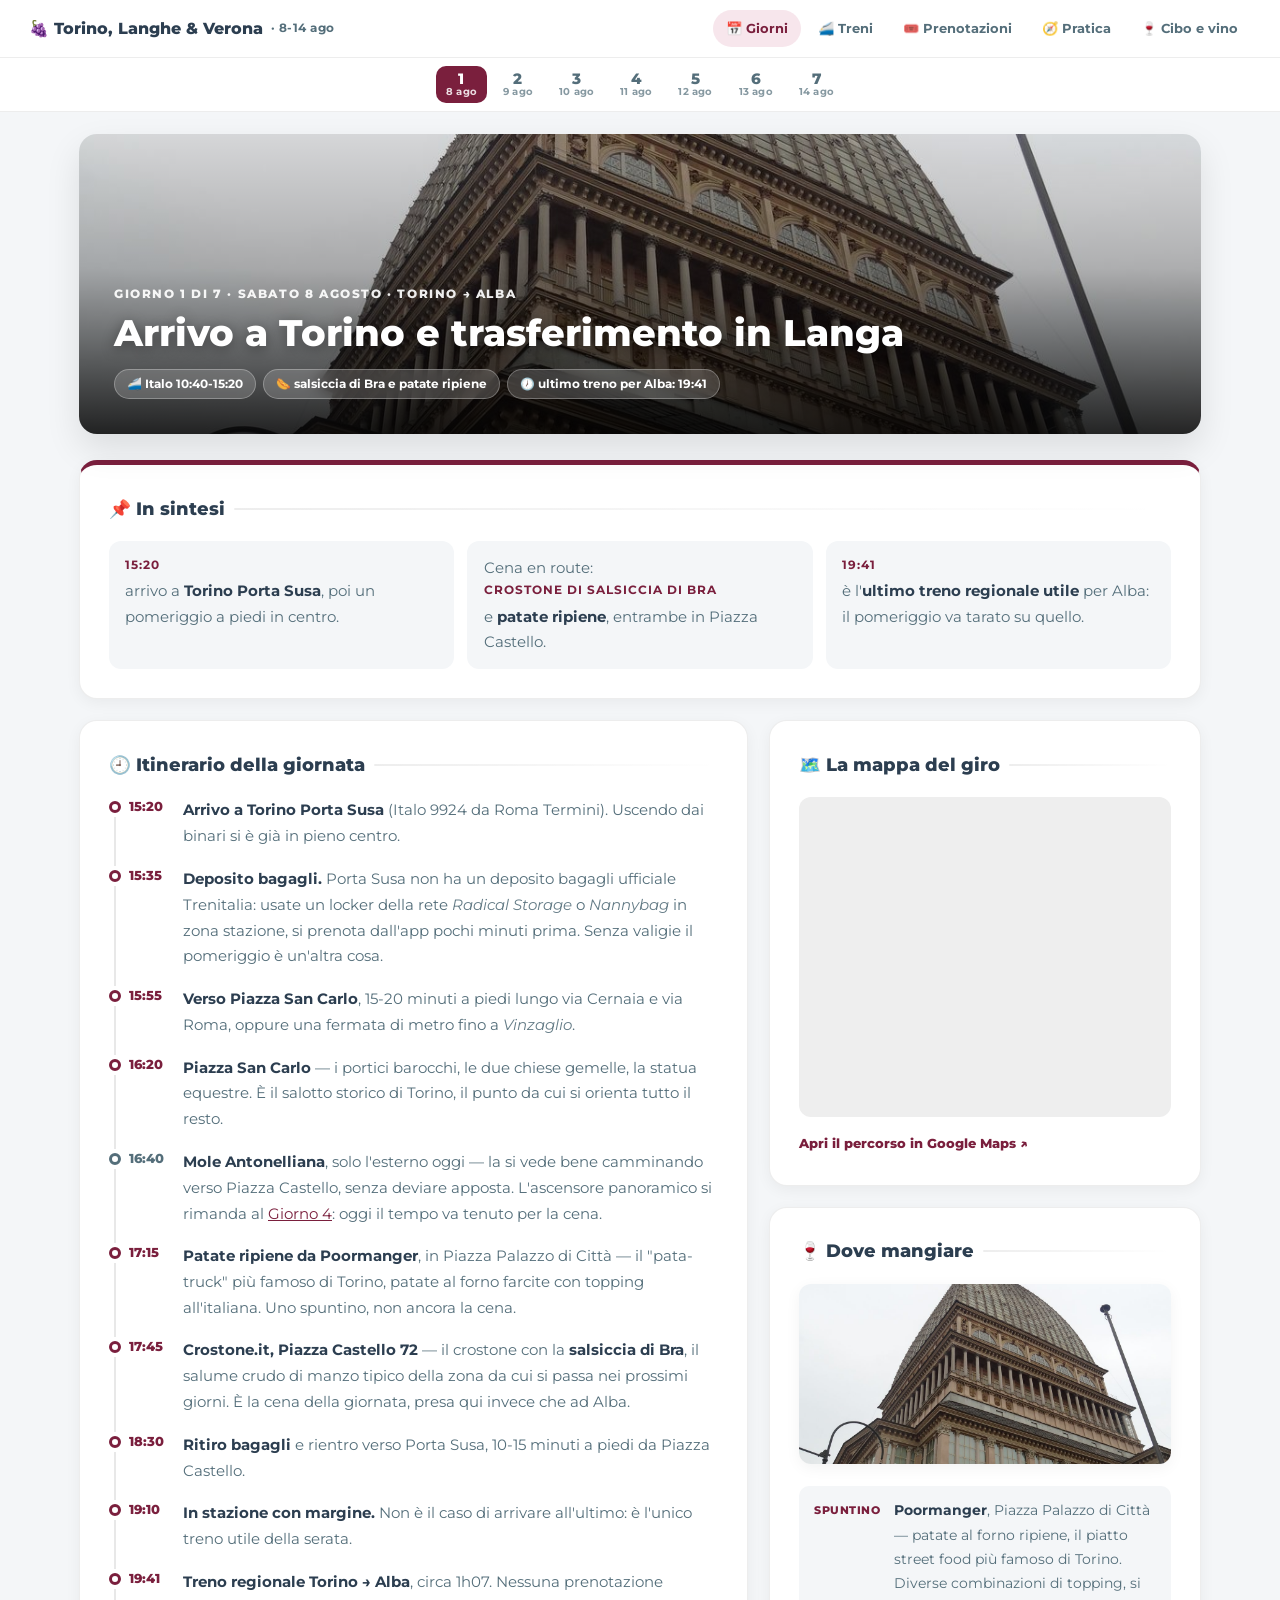
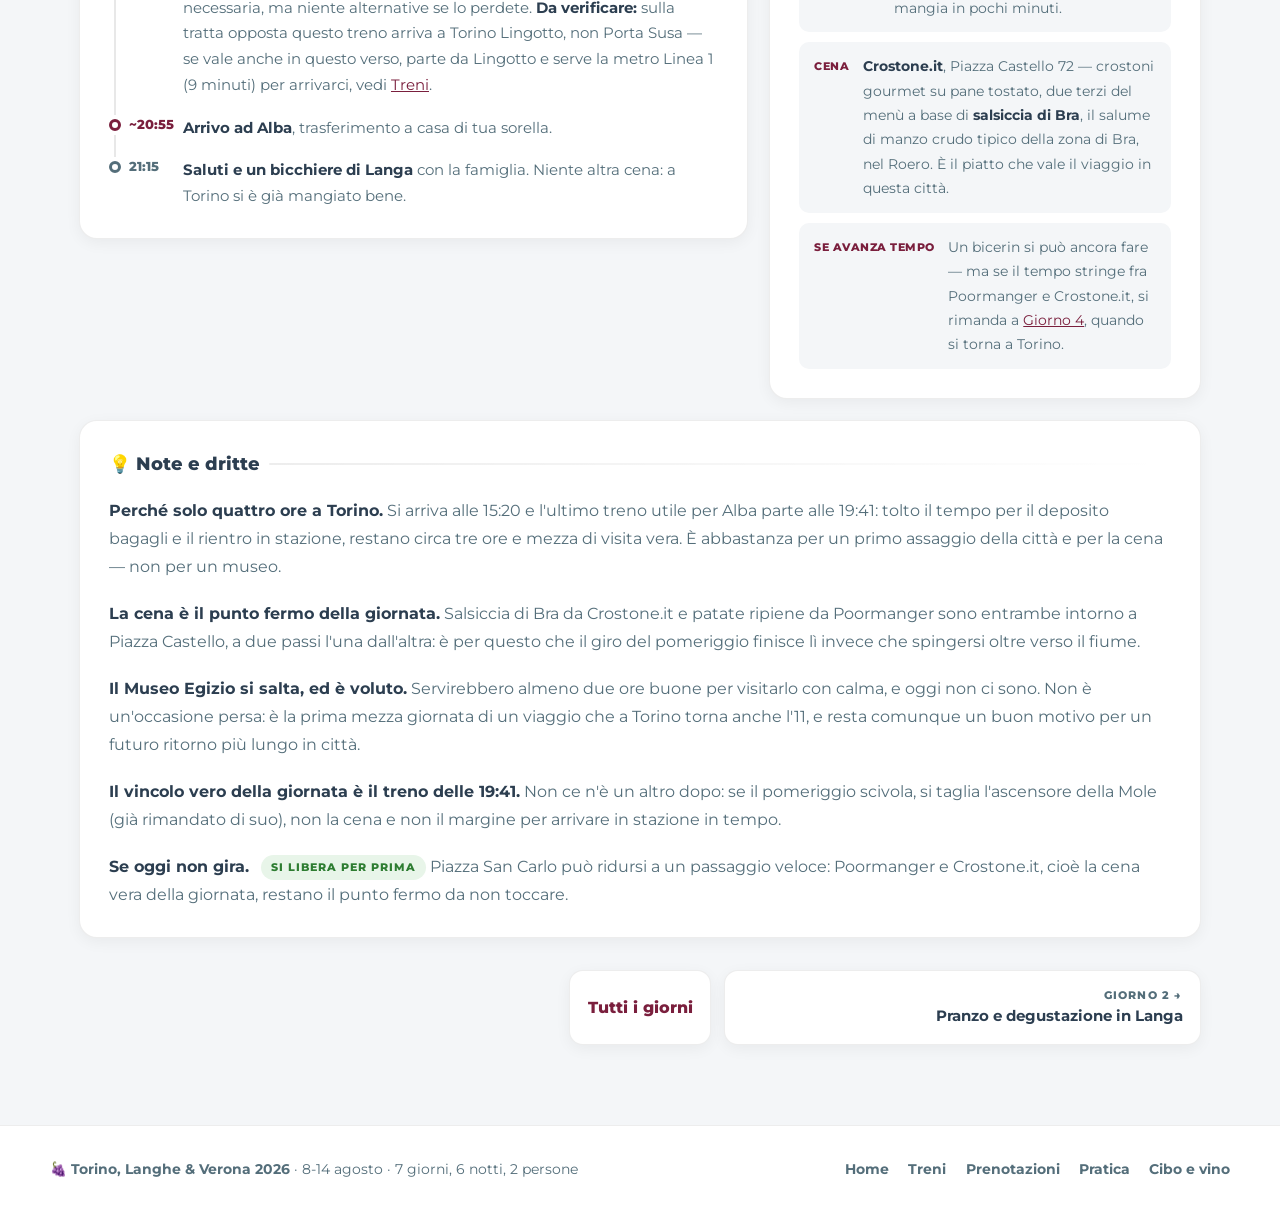
==== commit 5dfdbf04: "Conferma l'orario reale del regionale Alba-Torino: arriva a Lingotto Da Trenitalia: il regionale SFM" ====
--- a/giorno-01.html
+++ b/giorno-01.html
@@ -73,7 +73,7 @@
                 <li><span class="t">17:45</span><div><strong>Crostone.it, Piazza Castello 72</strong> — il crostone con la <strong>salsiccia di Bra</strong>, il salume crudo di manzo tipico della zona da cui si passa nei prossimi giorni. È la cena della giornata, presa qui invece che ad Alba.</div></li>
                 <li><span class="t">18:30</span><div><strong>Ritiro bagagli</strong> e rientro verso Porta Susa, 10-15 minuti a piedi da Piazza Castello.</div></li>
                 <li><span class="t">19:10</span><div><strong>In stazione con margine.</strong> Non è il caso di arrivare all'ultimo: è l'unico treno utile della serata.</div></li>
-                <li><span class="t">19:41</span><div><strong>Treno regionale Torino Porta Susa → Alba</strong>, circa 1h15. Nessuna prenotazione necessaria, ma niente alternative se lo perdete.</div></li>
+                <li><span class="t">19:41</span><div><strong>Treno regionale Torino → Alba</strong>, circa 1h07. Nessuna prenotazione necessaria, ma niente alternative se lo perdete. <strong>Da verificare:</strong> sulla tratta opposta questo treno arriva a Torino Lingotto, non Porta Susa — se vale anche in questo verso, parte da Lingotto e serve la metro Linea 1 (9 minuti) per arrivarci, vedi <a href="treni.html#regionale">Treni</a>.</div></li>
                 <li><span class="t">~20:55</span><div><strong>Arrivo ad Alba</strong>, trasferimento a casa di tua sorella.</div></li>
                 <li class="opt"><span class="t">21:15</span><div><strong>Saluti e un bicchiere di Langa</strong> con la famiglia. Niente altra cena: a Torino si è già mangiato bene.</div></li>
             </ol>
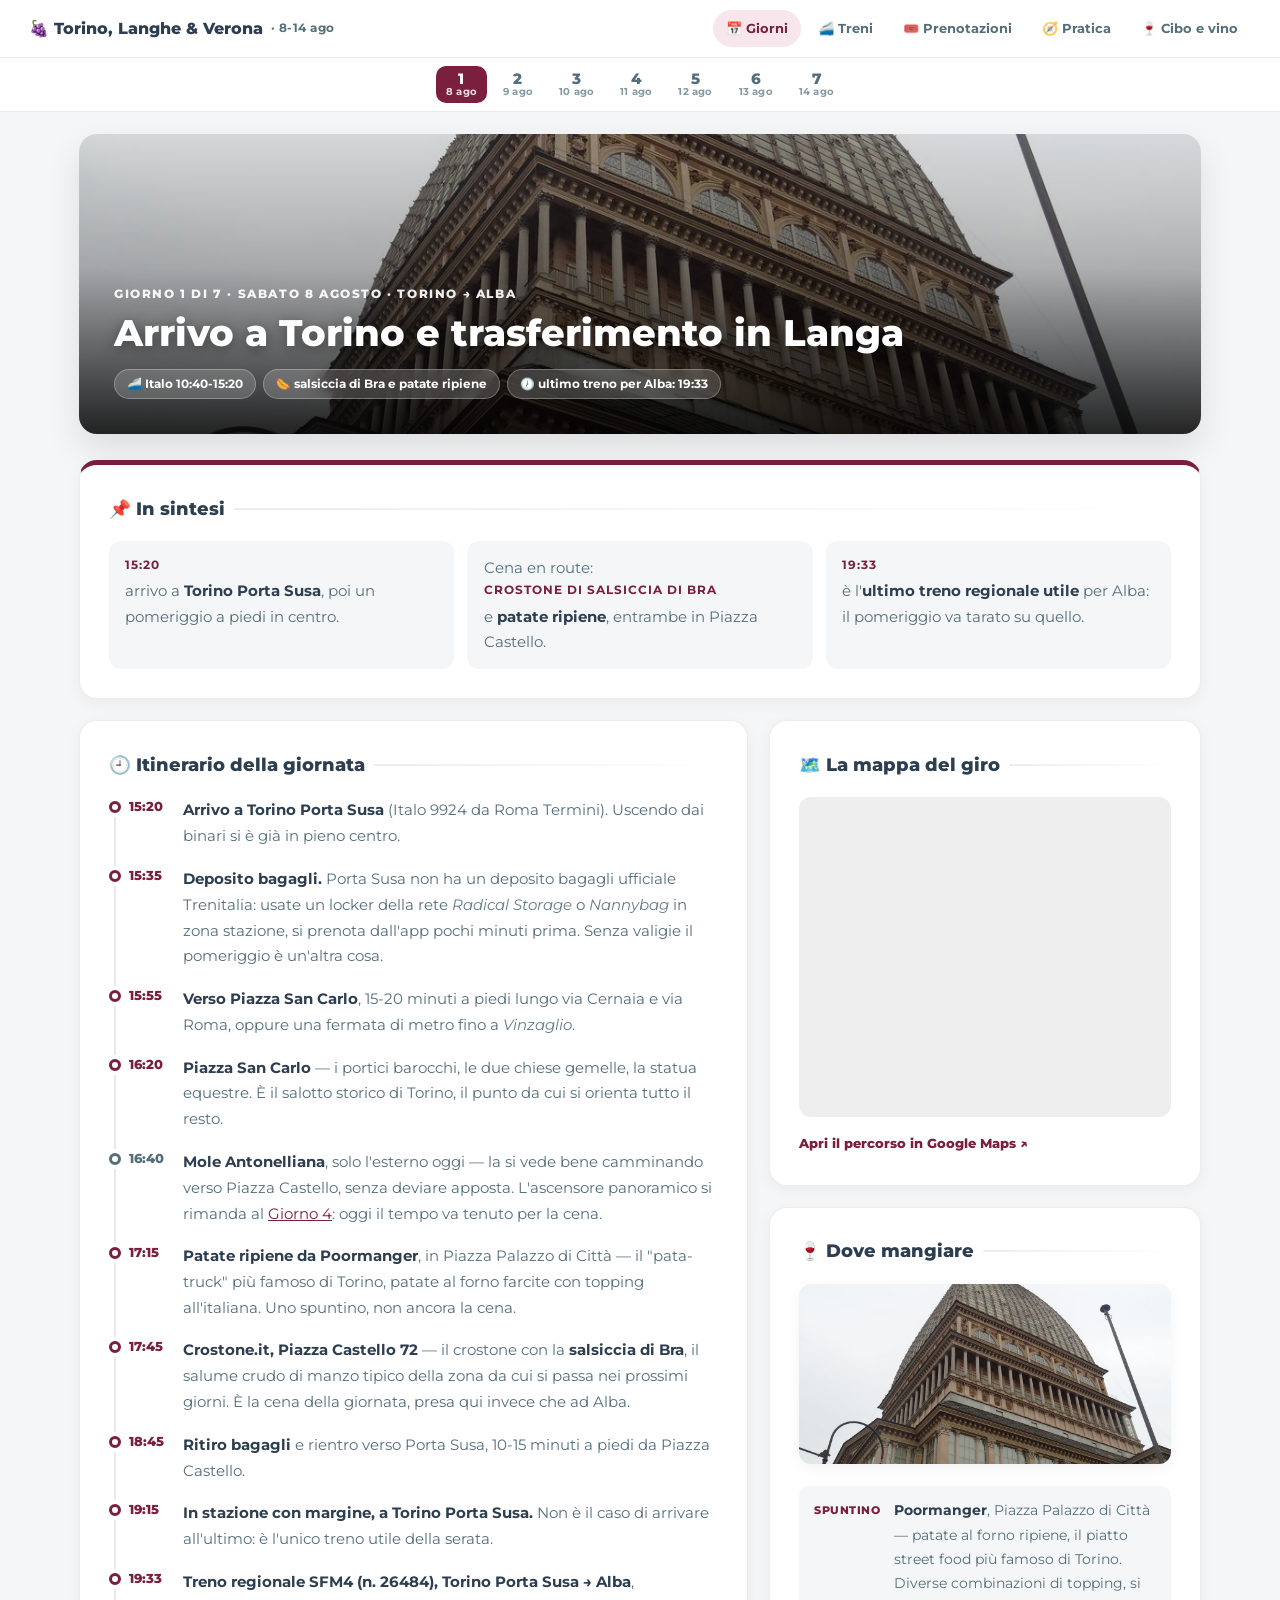
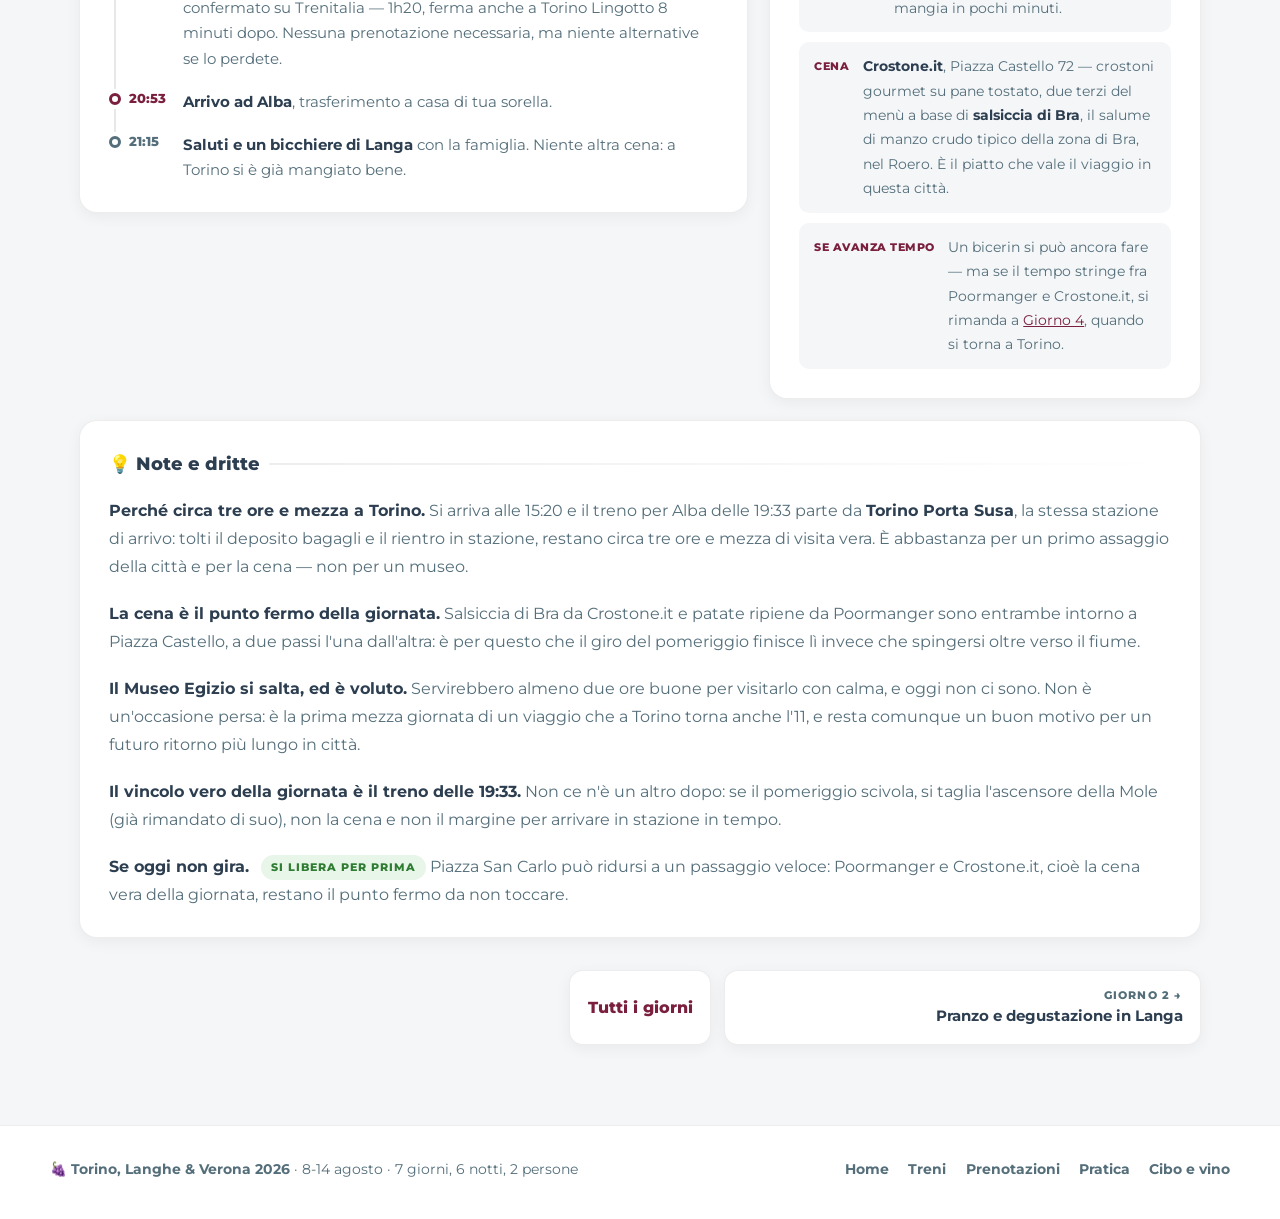
==== commit 079e684e: "Corregge gli orari del regionale Alba-Torino: niente metro, stesso treno Dati reali da Trenitalia in" ====
--- a/giorno-01.html
+++ b/giorno-01.html
@@ -4,12 +4,12 @@
 <meta charset="UTF-8">
 <meta name="viewport" content="width=device-width, initial-scale=1.0">
 <title>Giorno 1 · Arrivo a Torino e trasferimento in Langa | Torino, Langhe & Verona 2026</title>
-<meta name="description" content="Giorno 1 (8 agosto 2026), Torino → Alba: arrivo in treno, salsiccia di Bra e patate ripiene in centro, ultimo treno regionale delle 19:41 per Alba.">
+<meta name="description" content="Giorno 1 (8 agosto 2026), Torino → Alba: arrivo in treno, salsiccia di Bra e patate ripiene in centro, ultimo treno regionale delle 19:33 per Alba.">
 <meta name="theme-color" content="#7A1F3D">
 <meta name="color-scheme" content="light">
 <meta property="og:type" content="website">
 <meta property="og:title" content="Giorno 1 · Arrivo a Torino e trasferimento in Langa | Torino, Langhe & Verona 2026">
-<meta property="og:description" content="Giorno 1 (8 agosto 2026), Torino → Alba: arrivo in treno, salsiccia di Bra e patate ripiene in centro, ultimo treno regionale delle 19:41 per Alba.">
+<meta property="og:description" content="Giorno 1 (8 agosto 2026), Torino → Alba: arrivo in treno, salsiccia di Bra e patate ripiene in centro, ultimo treno regionale delle 19:33 per Alba.">
 <meta property="og:image" content="images/torino.jpg">
 <meta property="og:locale" content="it_IT">
 <link rel="icon" href="data:image/svg+xml,<svg xmlns='http://www.w3.org/2000/svg' viewBox='0 0 100 100'><text y='.9em' font-size='90'>🍇</text></svg>">
@@ -48,7 +48,7 @@
         <div class="dayhero-in">
             <p class="kicker">Giorno 1 di 7 · Sabato 8 agosto · Torino → Alba</p>
             <h1>Arrivo a Torino e trasferimento in Langa</h1>
-            <div class="chips"><span>🚄 Italo 10:40-15:20</span><span>🌭 salsiccia di Bra e patate ripiene</span><span>🕖 ultimo treno per Alba: 19:41</span></div>
+            <div class="chips"><span>🚄 Italo 10:40-15:20</span><span>🌭 salsiccia di Bra e patate ripiene</span><span>🕖 ultimo treno per Alba: 19:33</span></div>
         </div>
     </div>
 
@@ -58,7 +58,7 @@
             <h2>📌 In sintesi</h2>
             <ul class="synth"><li><strong>15:20</strong> arrivo a <strong>Torino Porta Susa</strong>, poi un pomeriggio a piedi in centro.</li>
                         <li>Cena en route: <strong>crostone di salsiccia di Bra</strong> e <strong>patate ripiene</strong>, entrambe in Piazza Castello.</li>
-                        <li><strong>19:41</strong> è l'<strong>ultimo treno regionale utile</strong> per Alba: il pomeriggio va tarato su quello.</li></ul>
+                        <li><strong>19:33</strong> è l'<strong>ultimo treno regionale utile</strong> per Alba: il pomeriggio va tarato su quello.</li></ul>
         </section>
 
         <section class="card a-itin">
@@ -71,10 +71,10 @@
                 <li class="opt"><span class="t">16:40</span><div><strong>Mole Antonelliana</strong>, solo l'esterno oggi — la si vede bene camminando verso Piazza Castello, senza deviare apposta. L'ascensore panoramico si rimanda al <a href="giorno-04.html">Giorno 4</a>: oggi il tempo va tenuto per la cena.</div></li>
                 <li><span class="t">17:15</span><div><strong>Patate ripiene da Poormanger</strong>, in Piazza Palazzo di Città — il "pata-truck" più famoso di Torino, patate al forno farcite con topping all'italiana. Uno spuntino, non ancora la cena.</div></li>
                 <li><span class="t">17:45</span><div><strong>Crostone.it, Piazza Castello 72</strong> — il crostone con la <strong>salsiccia di Bra</strong>, il salume crudo di manzo tipico della zona da cui si passa nei prossimi giorni. È la cena della giornata, presa qui invece che ad Alba.</div></li>
-                <li><span class="t">18:30</span><div><strong>Ritiro bagagli</strong> e rientro verso Porta Susa, 10-15 minuti a piedi da Piazza Castello.</div></li>
-                <li><span class="t">19:10</span><div><strong>In stazione con margine.</strong> Non è il caso di arrivare all'ultimo: è l'unico treno utile della serata.</div></li>
-                <li><span class="t">19:41</span><div><strong>Treno regionale Torino → Alba</strong>, circa 1h07. Nessuna prenotazione necessaria, ma niente alternative se lo perdete. <strong>Da verificare:</strong> sulla tratta opposta questo treno arriva a Torino Lingotto, non Porta Susa — se vale anche in questo verso, parte da Lingotto e serve la metro Linea 1 (9 minuti) per arrivarci, vedi <a href="treni.html#regionale">Treni</a>.</div></li>
-                <li><span class="t">~20:55</span><div><strong>Arrivo ad Alba</strong>, trasferimento a casa di tua sorella.</div></li>
+                <li><span class="t">18:45</span><div><strong>Ritiro bagagli</strong> e rientro verso Porta Susa, 10-15 minuti a piedi da Piazza Castello.</div></li>
+                <li><span class="t">19:15</span><div><strong>In stazione con margine, a Torino Porta Susa.</strong> Non è il caso di arrivare all'ultimo: è l'unico treno utile della serata.</div></li>
+                <li><span class="t">19:33</span><div><strong>Treno regionale SFM4 (n. 26484), Torino Porta Susa → Alba</strong>, confermato su Trenitalia — 1h20, ferma anche a Torino Lingotto 8 minuti dopo. Nessuna prenotazione necessaria, ma niente alternative se lo perdete.</div></li>
+                <li><span class="t">20:53</span><div><strong>Arrivo ad Alba</strong>, trasferimento a casa di tua sorella.</div></li>
                 <li class="opt"><span class="t">21:15</span><div><strong>Saluti e un bicchiere di Langa</strong> con la famiglia. Niente altra cena: a Torino si è già mangiato bene.</div></li>
             </ol>
         </section>
@@ -95,10 +95,10 @@
 
         <section class="card a-note prose">
             <h2>💡 Note e dritte</h2>
-            <p><strong>Perché solo quattro ore a Torino.</strong> Si arriva alle 15:20 e l'ultimo treno utile per Alba parte alle 19:41: tolto il tempo per il deposito bagagli e il rientro in stazione, restano circa tre ore e mezza di visita vera. È abbastanza per un primo assaggio della città e per la cena — non per un museo.</p>
+            <p><strong>Perché circa tre ore e mezza a Torino.</strong> Si arriva alle 15:20 e il treno per Alba delle 19:33 parte da <strong>Torino Porta Susa</strong>, la stessa stazione di arrivo: tolti il deposito bagagli e il rientro in stazione, restano circa tre ore e mezza di visita vera. È abbastanza per un primo assaggio della città e per la cena — non per un museo.</p>
             <p><strong>La cena è il punto fermo della giornata.</strong> Salsiccia di Bra da Crostone.it e patate ripiene da Poormanger sono entrambe intorno a Piazza Castello, a due passi l'una dall'altra: è per questo che il giro del pomeriggio finisce lì invece che spingersi oltre verso il fiume.</p>
             <p><strong>Il Museo Egizio si salta, ed è voluto.</strong> Servirebbero almeno due ore buone per visitarlo con calma, e oggi non ci sono. Non è un'occasione persa: è la prima mezza giornata di un viaggio che a Torino torna anche l'11, e resta comunque un buon motivo per un futuro ritorno più lungo in città.</p>
-            <p><strong>Il vincolo vero della giornata è il treno delle 19:41.</strong> Non ce n'è un altro dopo: se il pomeriggio scivola, si taglia l'ascensore della Mole (già rimandato di suo), non la cena e non il margine per arrivare in stazione in tempo.</p>
+            <p><strong>Il vincolo vero della giornata è il treno delle 19:33.</strong> Non ce n'è un altro dopo: se il pomeriggio scivola, si taglia l'ascensore della Mole (già rimandato di suo), non la cena e non il margine per arrivare in stazione in tempo.</p>
             <p><strong>Se oggi non gira.</strong> <span class="prio prio-low">Si libera per prima</span> Piazza San Carlo può ridursi a un passaggio veloce: Poormanger e Crostone.it, cioè la cena vera della giornata, restano il punto fermo da non toccare.</p>
         </section>
 
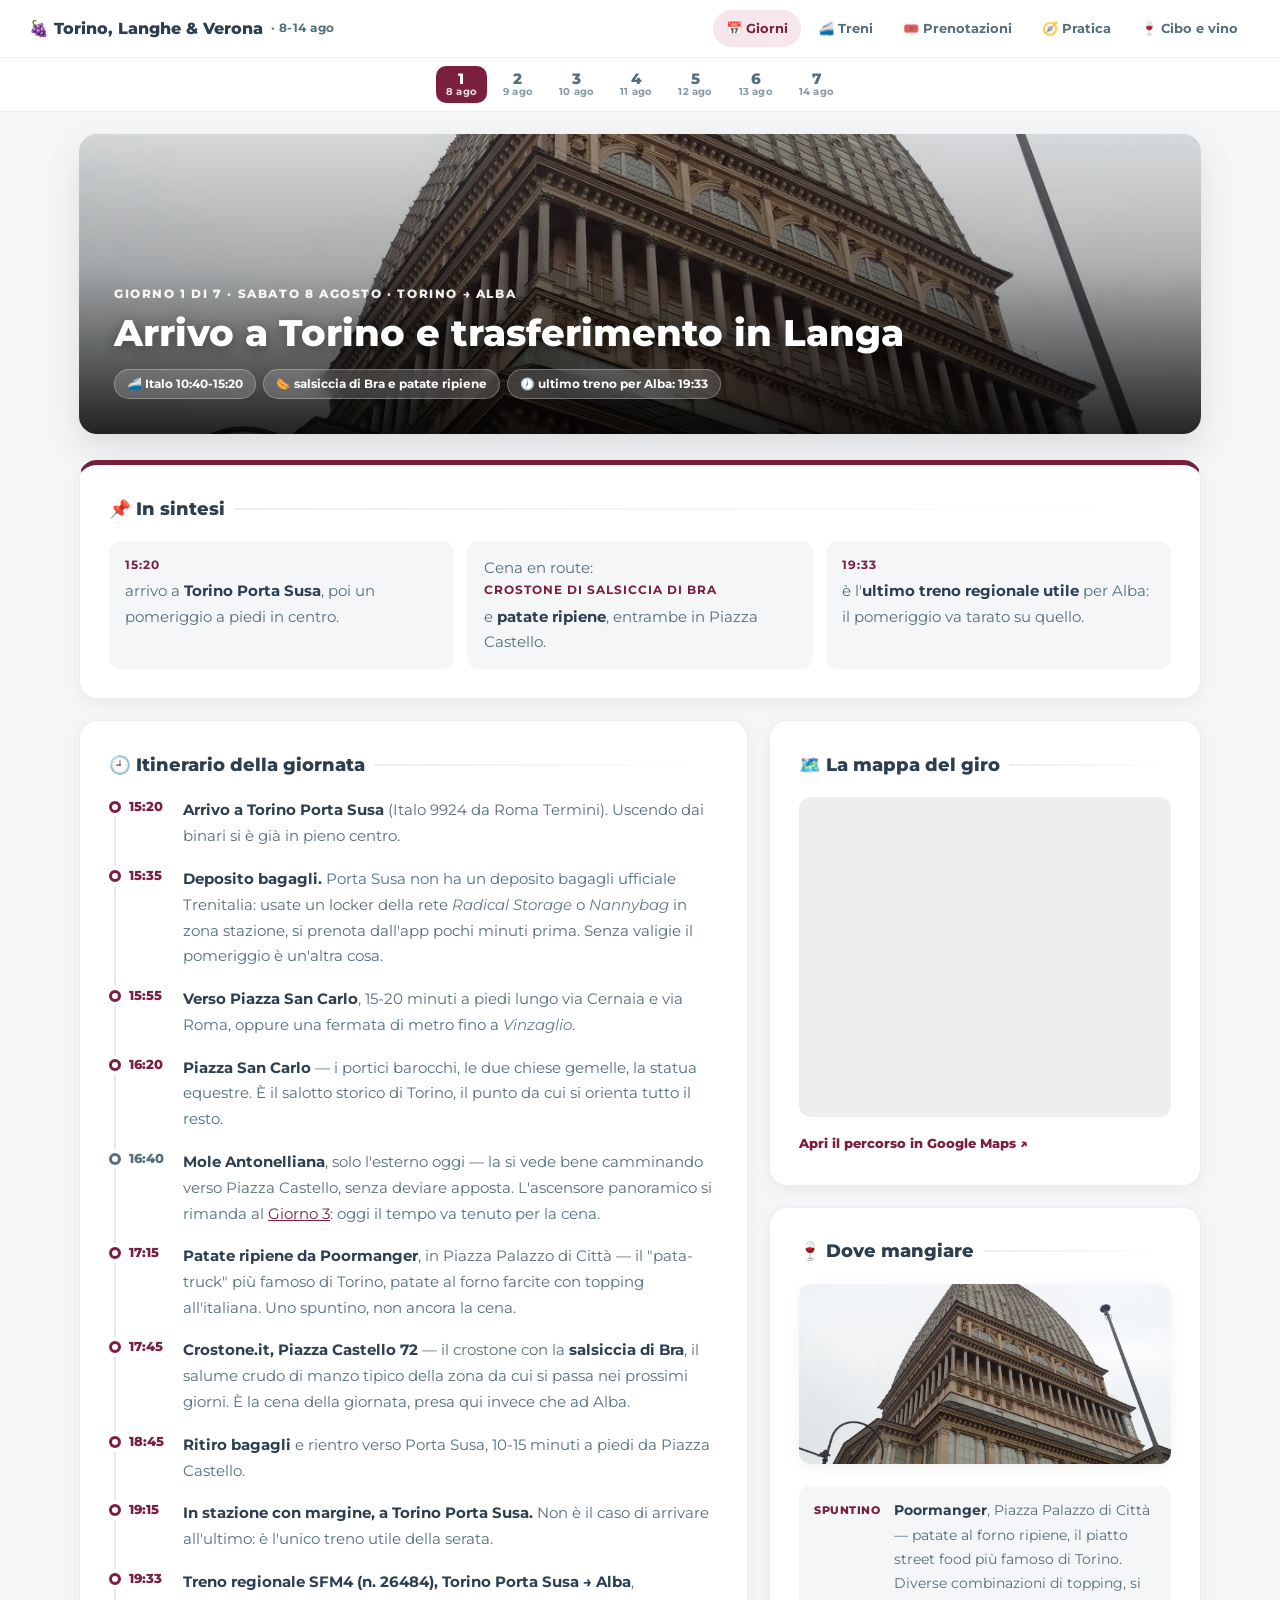
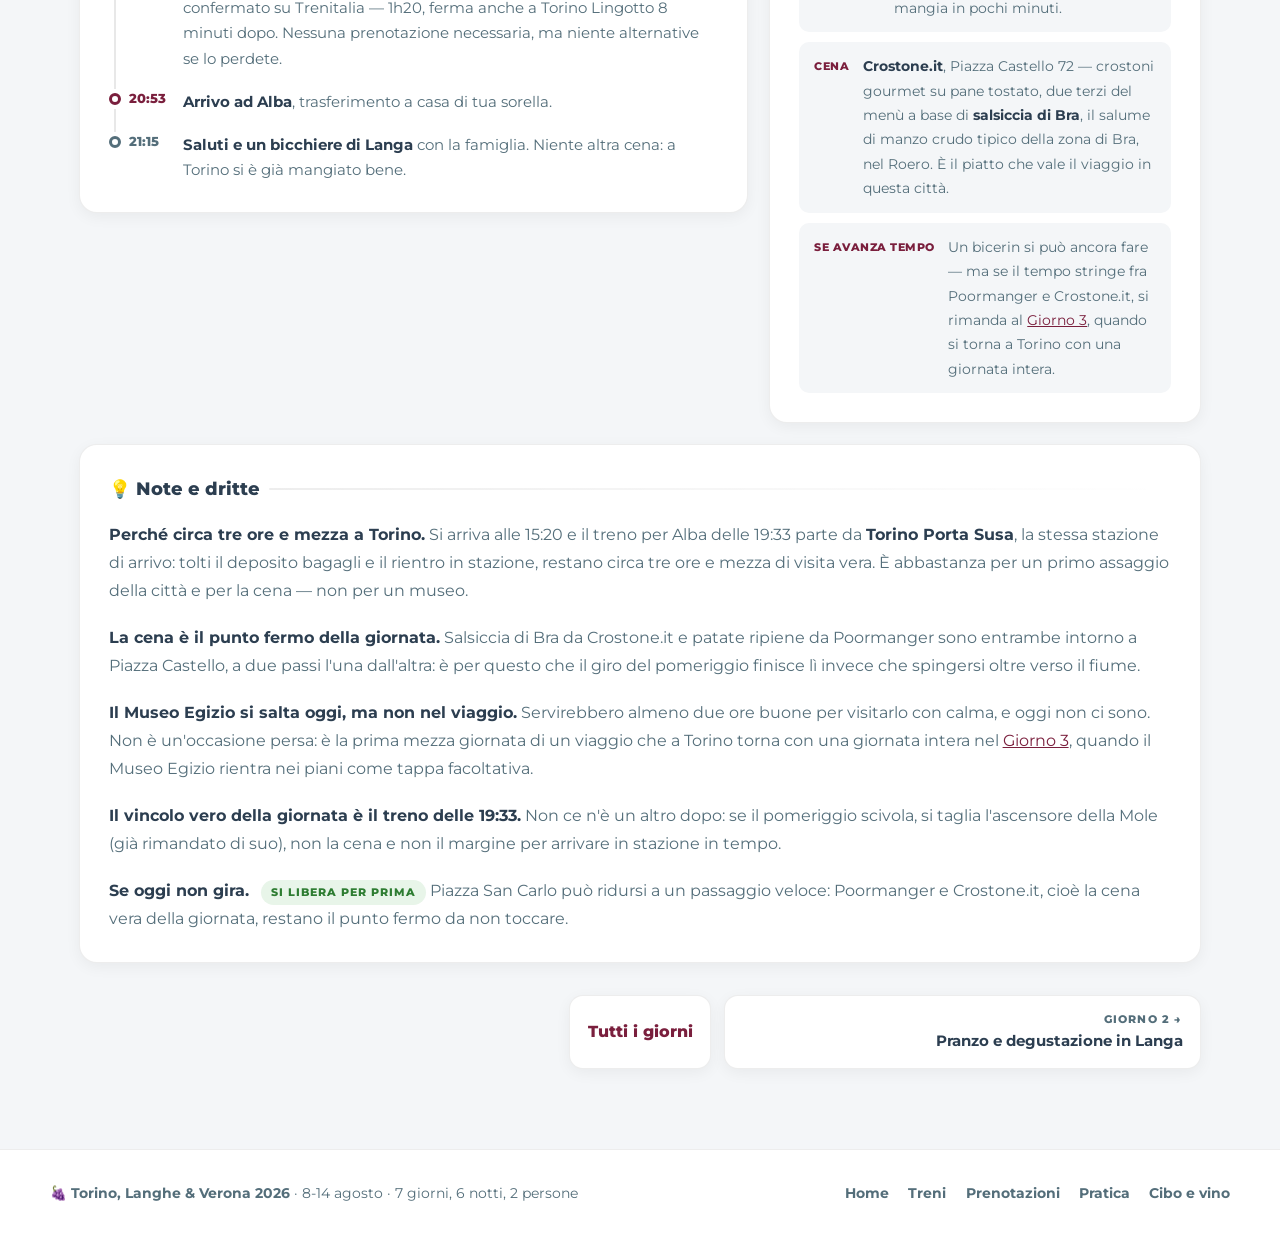
==== commit f4941240: "Riorganizza Giorno 2-3-4: tutto Torino il 10, mattina ad Alba l'11 Giorno 2 aggiorna gli orari reali" ====
--- a/giorno-01.html
+++ b/giorno-01.html
@@ -68,7 +68,7 @@
                 <li><span class="t">15:35</span><div><strong>Deposito bagagli.</strong> Porta Susa non ha un deposito bagagli ufficiale Trenitalia: usate un locker della rete <em>Radical Storage</em> o <em>Nannybag</em> in zona stazione, si prenota dall'app pochi minuti prima. Senza valigie il pomeriggio è un'altra cosa.</div></li>
                 <li><span class="t">15:55</span><div><strong>Verso Piazza San Carlo</strong>, 15-20 minuti a piedi lungo via Cernaia e via Roma, oppure una fermata di metro fino a <em>Vinzaglio</em>.</div></li>
                 <li><span class="t">16:20</span><div><strong>Piazza San Carlo</strong> — i portici barocchi, le due chiese gemelle, la statua equestre. È il salotto storico di Torino, il punto da cui si orienta tutto il resto.</div></li>
-                <li class="opt"><span class="t">16:40</span><div><strong>Mole Antonelliana</strong>, solo l'esterno oggi — la si vede bene camminando verso Piazza Castello, senza deviare apposta. L'ascensore panoramico si rimanda al <a href="giorno-04.html">Giorno 4</a>: oggi il tempo va tenuto per la cena.</div></li>
+                <li class="opt"><span class="t">16:40</span><div><strong>Mole Antonelliana</strong>, solo l'esterno oggi — la si vede bene camminando verso Piazza Castello, senza deviare apposta. L'ascensore panoramico si rimanda al <a href="giorno-03.html">Giorno 3</a>: oggi il tempo va tenuto per la cena.</div></li>
                 <li><span class="t">17:15</span><div><strong>Patate ripiene da Poormanger</strong>, in Piazza Palazzo di Città — il "pata-truck" più famoso di Torino, patate al forno farcite con topping all'italiana. Uno spuntino, non ancora la cena.</div></li>
                 <li><span class="t">17:45</span><div><strong>Crostone.it, Piazza Castello 72</strong> — il crostone con la <strong>salsiccia di Bra</strong>, il salume crudo di manzo tipico della zona da cui si passa nei prossimi giorni. È la cena della giornata, presa qui invece che ad Alba.</div></li>
                 <li><span class="t">18:45</span><div><strong>Ritiro bagagli</strong> e rientro verso Porta Susa, 10-15 minuti a piedi da Piazza Castello.</div></li>
@@ -90,14 +90,14 @@
         <section class="card a-mangiare">
             <h2>🍷 Dove mangiare</h2>
             <img src="images/torino.jpg" alt="Torino" loading="lazy" decoding="async" width="560" height="180">
-            <ul class="eat"><li><span class="when">Spuntino</span><div><strong>Poormanger</strong>, Piazza Palazzo di Città — patate al forno ripiene, il piatto street food più famoso di Torino. Diverse combinazioni di topping, si mangia in pochi minuti.</div></li><li><span class="when">Cena</span><div><strong>Crostone.it</strong>, Piazza Castello 72 — crostoni gourmet su pane tostato, due terzi del menù a base di <strong>salsiccia di Bra</strong>, il salume di manzo crudo tipico della zona di Bra, nel Roero. È il piatto che vale il viaggio in questa città.</div></li><li><span class="when">Se avanza tempo</span><div>Un bicerin si può ancora fare — ma se il tempo stringe fra Poormanger e Crostone.it, si rimanda a <a href="giorno-04.html">Giorno 4</a>, quando si torna a Torino.</div></li></ul>
+            <ul class="eat"><li><span class="when">Spuntino</span><div><strong>Poormanger</strong>, Piazza Palazzo di Città — patate al forno ripiene, il piatto street food più famoso di Torino. Diverse combinazioni di topping, si mangia in pochi minuti.</div></li><li><span class="when">Cena</span><div><strong>Crostone.it</strong>, Piazza Castello 72 — crostoni gourmet su pane tostato, due terzi del menù a base di <strong>salsiccia di Bra</strong>, il salume di manzo crudo tipico della zona di Bra, nel Roero. È il piatto che vale il viaggio in questa città.</div></li><li><span class="when">Se avanza tempo</span><div>Un bicerin si può ancora fare — ma se il tempo stringe fra Poormanger e Crostone.it, si rimanda al <a href="giorno-03.html">Giorno 3</a>, quando si torna a Torino con una giornata intera.</div></li></ul>
         </section>
 
         <section class="card a-note prose">
             <h2>💡 Note e dritte</h2>
             <p><strong>Perché circa tre ore e mezza a Torino.</strong> Si arriva alle 15:20 e il treno per Alba delle 19:33 parte da <strong>Torino Porta Susa</strong>, la stessa stazione di arrivo: tolti il deposito bagagli e il rientro in stazione, restano circa tre ore e mezza di visita vera. È abbastanza per un primo assaggio della città e per la cena — non per un museo.</p>
             <p><strong>La cena è il punto fermo della giornata.</strong> Salsiccia di Bra da Crostone.it e patate ripiene da Poormanger sono entrambe intorno a Piazza Castello, a due passi l'una dall'altra: è per questo che il giro del pomeriggio finisce lì invece che spingersi oltre verso il fiume.</p>
-            <p><strong>Il Museo Egizio si salta, ed è voluto.</strong> Servirebbero almeno due ore buone per visitarlo con calma, e oggi non ci sono. Non è un'occasione persa: è la prima mezza giornata di un viaggio che a Torino torna anche l'11, e resta comunque un buon motivo per un futuro ritorno più lungo in città.</p>
+            <p><strong>Il Museo Egizio si salta oggi, ma non nel viaggio.</strong> Servirebbero almeno due ore buone per visitarlo con calma, e oggi non ci sono. Non è un'occasione persa: è la prima mezza giornata di un viaggio che a Torino torna con una giornata intera nel <a href="giorno-03.html">Giorno 3</a>, quando il Museo Egizio rientra nei piani come tappa facoltativa.</p>
             <p><strong>Il vincolo vero della giornata è il treno delle 19:33.</strong> Non ce n'è un altro dopo: se il pomeriggio scivola, si taglia l'ascensore della Mole (già rimandato di suo), non la cena e non il margine per arrivare in stazione in tempo.</p>
             <p><strong>Se oggi non gira.</strong> <span class="prio prio-low">Si libera per prima</span> Piazza San Carlo può ridursi a un passaggio veloce: Poormanger e Crostone.it, cioè la cena vera della giornata, restano il punto fermo da non toccare.</p>
         </section>
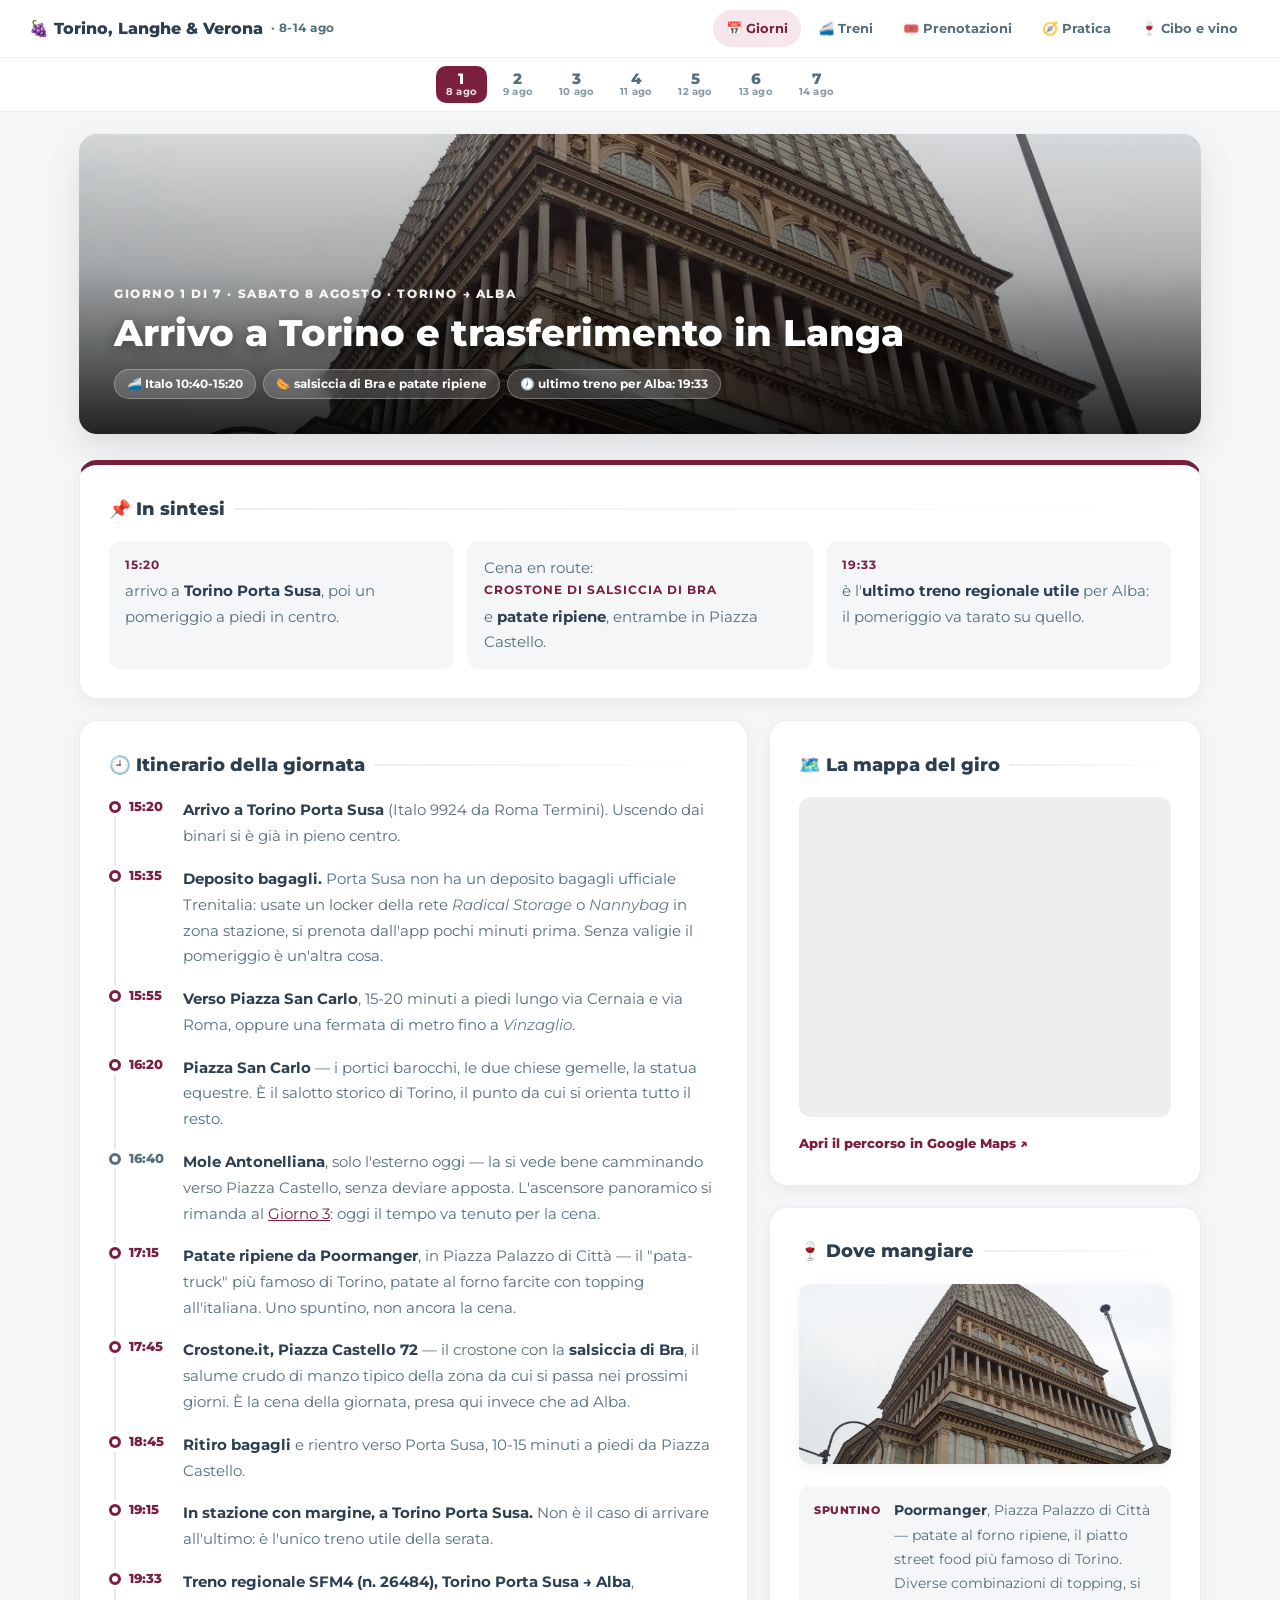
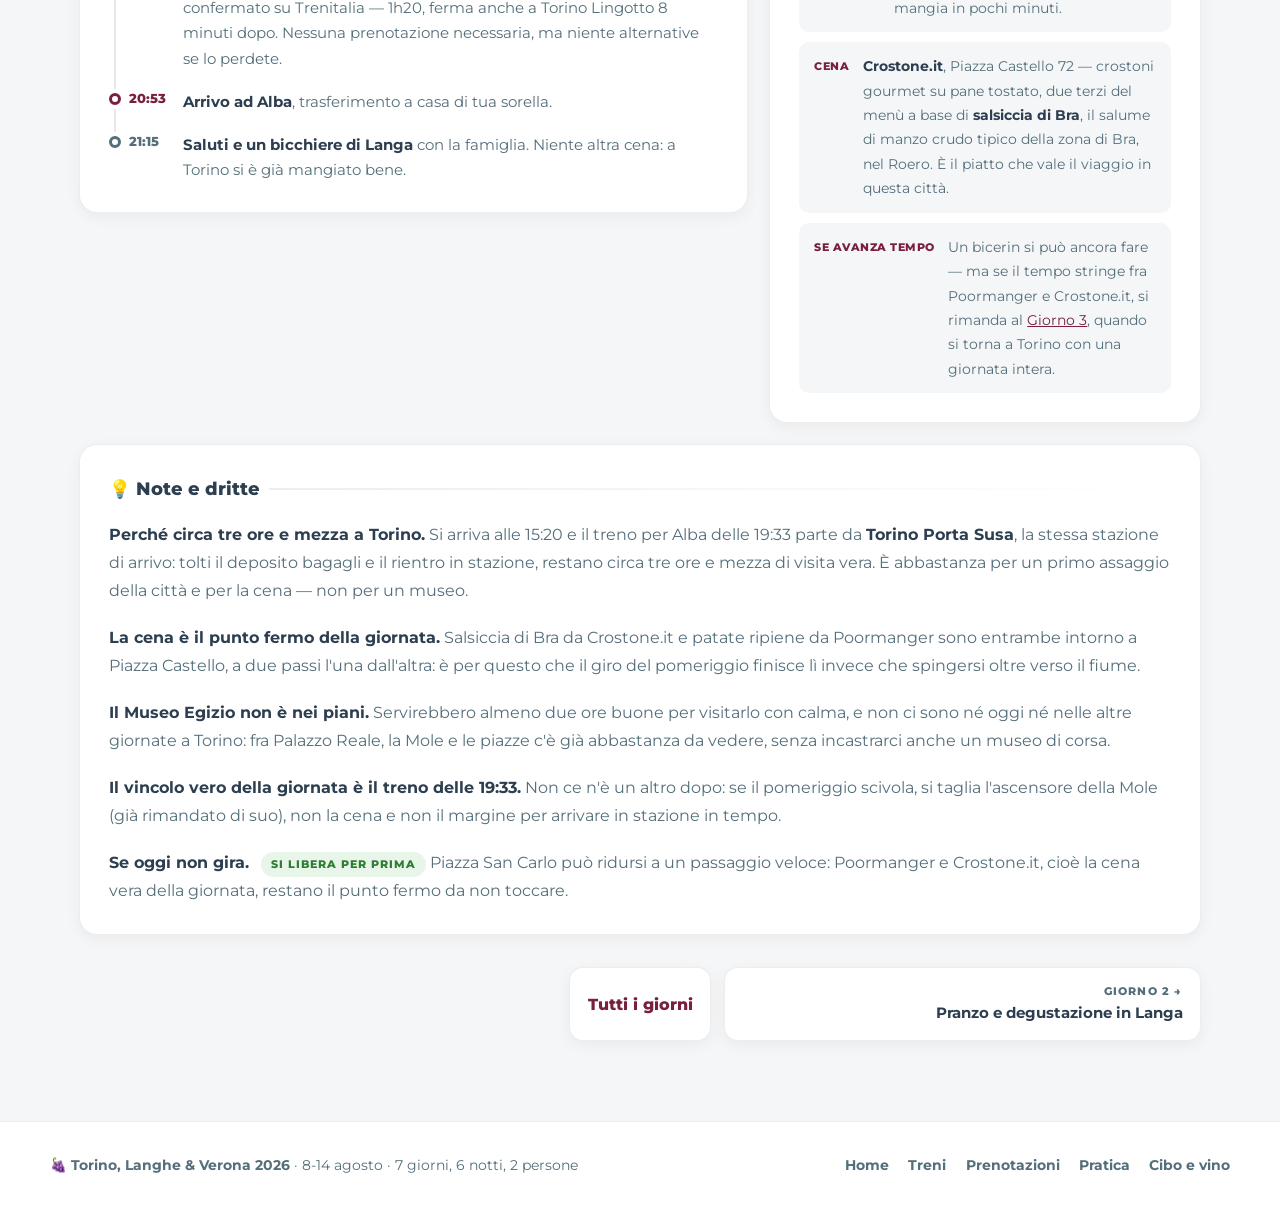
==== commit 4bc66ae3: "Toglie il Museo Egizio dal Giorno 4 e conferma il regionale del Giorno 3 Al posto del Museo Egizio, " ====
--- a/giorno-01.html
+++ b/giorno-01.html
@@ -97,7 +97,7 @@
             <h2>💡 Note e dritte</h2>
             <p><strong>Perché circa tre ore e mezza a Torino.</strong> Si arriva alle 15:20 e il treno per Alba delle 19:33 parte da <strong>Torino Porta Susa</strong>, la stessa stazione di arrivo: tolti il deposito bagagli e il rientro in stazione, restano circa tre ore e mezza di visita vera. È abbastanza per un primo assaggio della città e per la cena — non per un museo.</p>
             <p><strong>La cena è il punto fermo della giornata.</strong> Salsiccia di Bra da Crostone.it e patate ripiene da Poormanger sono entrambe intorno a Piazza Castello, a due passi l'una dall'altra: è per questo che il giro del pomeriggio finisce lì invece che spingersi oltre verso il fiume.</p>
-            <p><strong>Il Museo Egizio si salta oggi, ma non nel viaggio.</strong> Servirebbero almeno due ore buone per visitarlo con calma, e oggi non ci sono. Non è un'occasione persa: è la prima mezza giornata di un viaggio che a Torino torna con una giornata intera nel <a href="giorno-03.html">Giorno 3</a>, quando il Museo Egizio rientra nei piani come tappa facoltativa.</p>
+            <p><strong>Il Museo Egizio non è nei piani.</strong> Servirebbero almeno due ore buone per visitarlo con calma, e non ci sono né oggi né nelle altre giornate a Torino: fra Palazzo Reale, la Mole e le piazze c'è già abbastanza da vedere, senza incastrarci anche un museo di corsa.</p>
             <p><strong>Il vincolo vero della giornata è il treno delle 19:33.</strong> Non ce n'è un altro dopo: se il pomeriggio scivola, si taglia l'ascensore della Mole (già rimandato di suo), non la cena e non il margine per arrivare in stazione in tempo.</p>
             <p><strong>Se oggi non gira.</strong> <span class="prio prio-low">Si libera per prima</span> Piazza San Carlo può ridursi a un passaggio veloce: Poormanger e Crostone.it, cioè la cena vera della giornata, restano il punto fermo da non toccare.</p>
         </section>
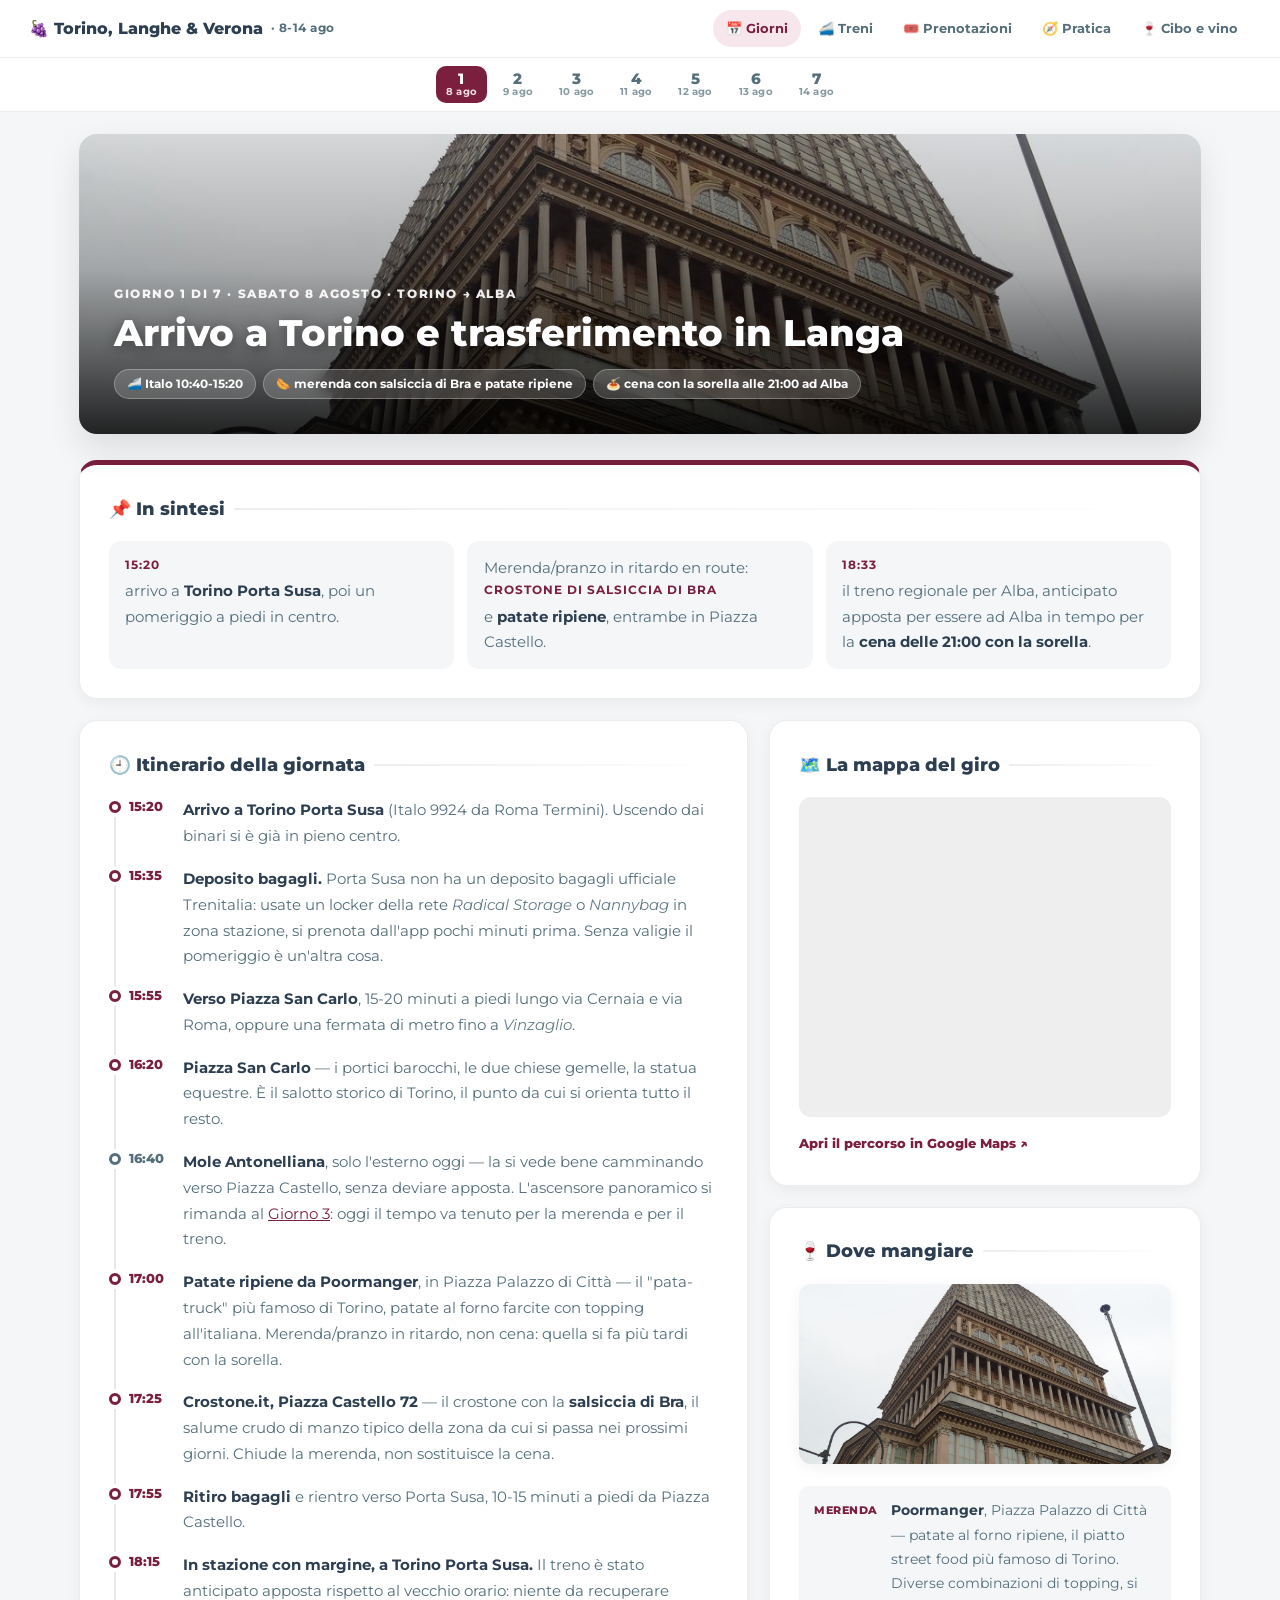
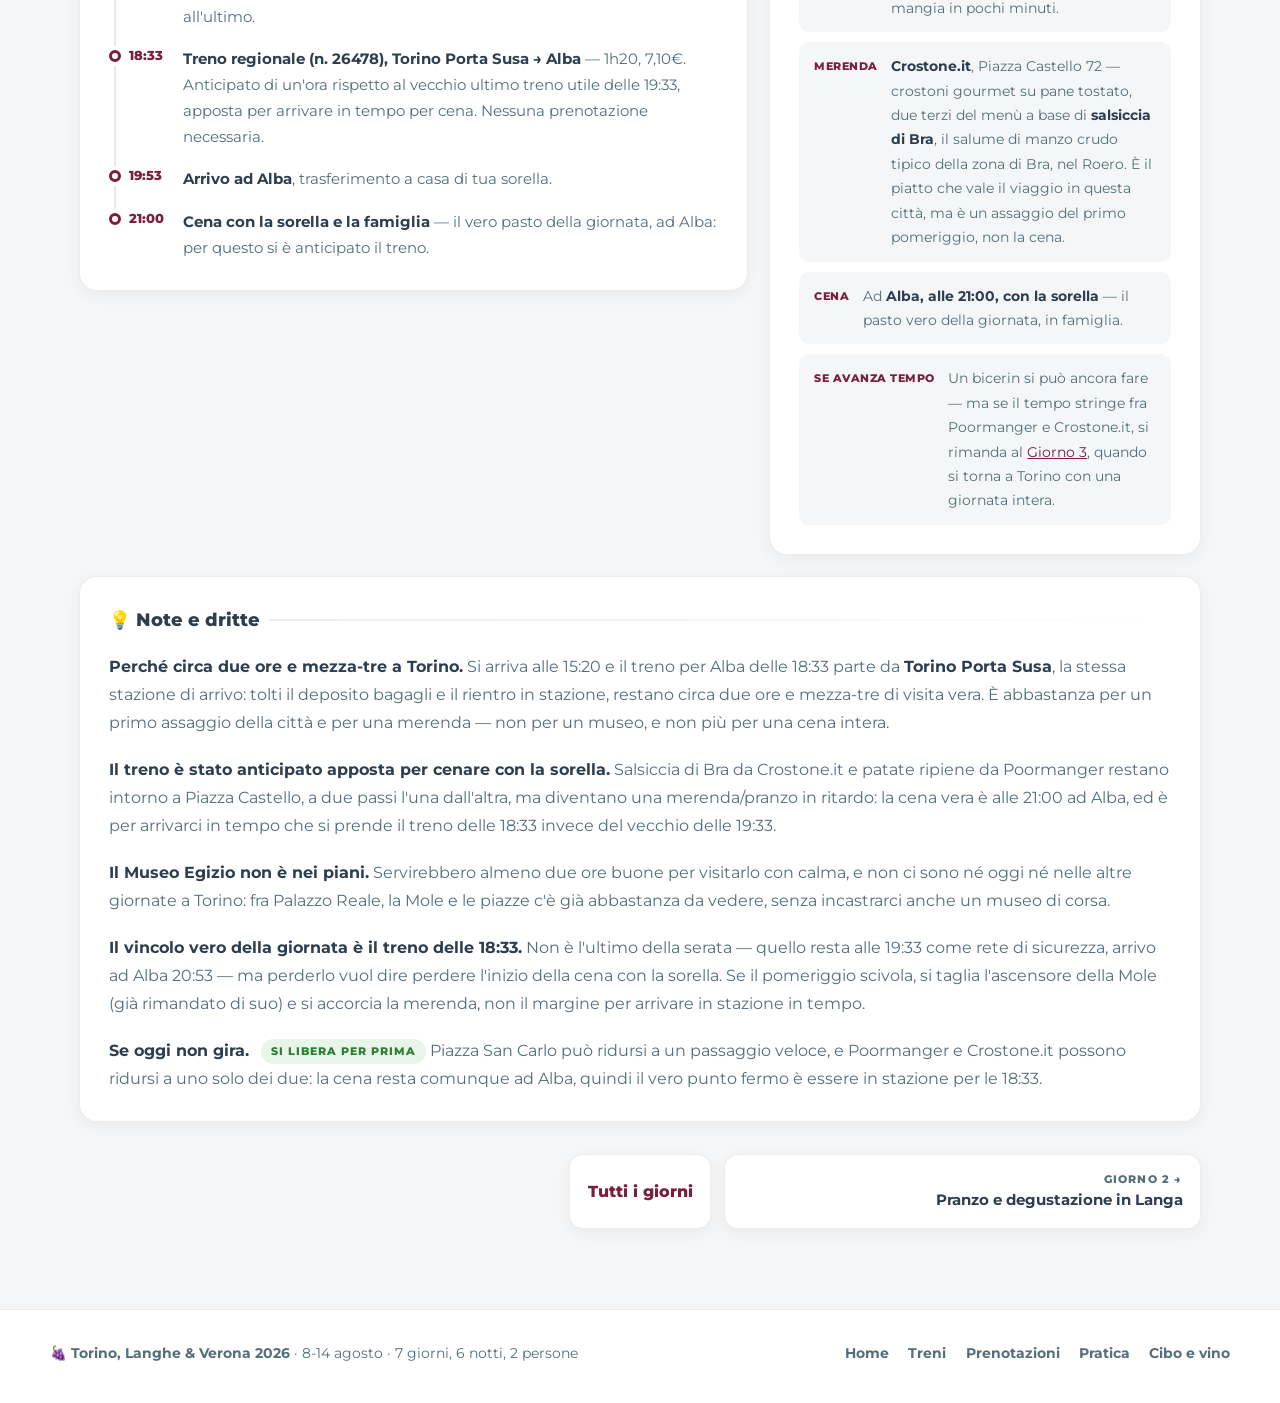
==== commit a7bc4110: "Anticipa il treno del Giorno 1 per cenare con la sorella, segnala lavori Firenze-Roma sul rientro Il" ====
--- a/giorno-01.html
+++ b/giorno-01.html
@@ -4,12 +4,12 @@
 <meta charset="UTF-8">
 <meta name="viewport" content="width=device-width, initial-scale=1.0">
 <title>Giorno 1 · Arrivo a Torino e trasferimento in Langa | Torino, Langhe & Verona 2026</title>
-<meta name="description" content="Giorno 1 (8 agosto 2026), Torino → Alba: arrivo in treno, salsiccia di Bra e patate ripiene in centro, ultimo treno regionale delle 19:33 per Alba.">
+<meta name="description" content="Giorno 1 (8 agosto 2026), Torino → Alba: arrivo in treno, salsiccia di Bra e patate ripiene in centro, treno regionale delle 18:33 anticipato per la cena delle 21:00 con la sorella ad Alba.">
 <meta name="theme-color" content="#7A1F3D">
 <meta name="color-scheme" content="light">
 <meta property="og:type" content="website">
 <meta property="og:title" content="Giorno 1 · Arrivo a Torino e trasferimento in Langa | Torino, Langhe & Verona 2026">
-<meta property="og:description" content="Giorno 1 (8 agosto 2026), Torino → Alba: arrivo in treno, salsiccia di Bra e patate ripiene in centro, ultimo treno regionale delle 19:33 per Alba.">
+<meta property="og:description" content="Giorno 1 (8 agosto 2026), Torino → Alba: arrivo in treno, salsiccia di Bra e patate ripiene in centro, treno regionale delle 18:33 anticipato per la cena delle 21:00 con la sorella ad Alba.">
 <meta property="og:image" content="images/torino.jpg">
 <meta property="og:locale" content="it_IT">
 <link rel="icon" href="data:image/svg+xml,<svg xmlns='http://www.w3.org/2000/svg' viewBox='0 0 100 100'><text y='.9em' font-size='90'>🍇</text></svg>">
@@ -48,7 +48,7 @@
         <div class="dayhero-in">
             <p class="kicker">Giorno 1 di 7 · Sabato 8 agosto · Torino → Alba</p>
             <h1>Arrivo a Torino e trasferimento in Langa</h1>
-            <div class="chips"><span>🚄 Italo 10:40-15:20</span><span>🌭 salsiccia di Bra e patate ripiene</span><span>🕖 ultimo treno per Alba: 19:33</span></div>
+            <div class="chips"><span>🚄 Italo 10:40-15:20</span><span>🌭 merenda con salsiccia di Bra e patate ripiene</span><span>🍝 cena con la sorella alle 21:00 ad Alba</span></div>
         </div>
     </div>
 
@@ -57,8 +57,8 @@
         <section class="card accent a-sintesi">
             <h2>📌 In sintesi</h2>
             <ul class="synth"><li><strong>15:20</strong> arrivo a <strong>Torino Porta Susa</strong>, poi un pomeriggio a piedi in centro.</li>
-                        <li>Cena en route: <strong>crostone di salsiccia di Bra</strong> e <strong>patate ripiene</strong>, entrambe in Piazza Castello.</li>
-                        <li><strong>19:33</strong> è l'<strong>ultimo treno regionale utile</strong> per Alba: il pomeriggio va tarato su quello.</li></ul>
+                        <li>Merenda/pranzo in ritardo en route: <strong>crostone di salsiccia di Bra</strong> e <strong>patate ripiene</strong>, entrambe in Piazza Castello.</li>
+                        <li><strong>18:33</strong> il treno regionale per Alba, anticipato apposta per essere ad Alba in tempo per la <strong>cena delle 21:00 con la sorella</strong>.</li></ul>
         </section>
 
         <section class="card a-itin">
@@ -68,14 +68,14 @@
                 <li><span class="t">15:35</span><div><strong>Deposito bagagli.</strong> Porta Susa non ha un deposito bagagli ufficiale Trenitalia: usate un locker della rete <em>Radical Storage</em> o <em>Nannybag</em> in zona stazione, si prenota dall'app pochi minuti prima. Senza valigie il pomeriggio è un'altra cosa.</div></li>
                 <li><span class="t">15:55</span><div><strong>Verso Piazza San Carlo</strong>, 15-20 minuti a piedi lungo via Cernaia e via Roma, oppure una fermata di metro fino a <em>Vinzaglio</em>.</div></li>
                 <li><span class="t">16:20</span><div><strong>Piazza San Carlo</strong> — i portici barocchi, le due chiese gemelle, la statua equestre. È il salotto storico di Torino, il punto da cui si orienta tutto il resto.</div></li>
-                <li class="opt"><span class="t">16:40</span><div><strong>Mole Antonelliana</strong>, solo l'esterno oggi — la si vede bene camminando verso Piazza Castello, senza deviare apposta. L'ascensore panoramico si rimanda al <a href="giorno-03.html">Giorno 3</a>: oggi il tempo va tenuto per la cena.</div></li>
-                <li><span class="t">17:15</span><div><strong>Patate ripiene da Poormanger</strong>, in Piazza Palazzo di Città — il "pata-truck" più famoso di Torino, patate al forno farcite con topping all'italiana. Uno spuntino, non ancora la cena.</div></li>
-                <li><span class="t">17:45</span><div><strong>Crostone.it, Piazza Castello 72</strong> — il crostone con la <strong>salsiccia di Bra</strong>, il salume crudo di manzo tipico della zona da cui si passa nei prossimi giorni. È la cena della giornata, presa qui invece che ad Alba.</div></li>
-                <li><span class="t">18:45</span><div><strong>Ritiro bagagli</strong> e rientro verso Porta Susa, 10-15 minuti a piedi da Piazza Castello.</div></li>
-                <li><span class="t">19:15</span><div><strong>In stazione con margine, a Torino Porta Susa.</strong> Non è il caso di arrivare all'ultimo: è l'unico treno utile della serata.</div></li>
-                <li><span class="t">19:33</span><div><strong>Treno regionale SFM4 (n. 26484), Torino Porta Susa → Alba</strong>, confermato su Trenitalia — 1h20, ferma anche a Torino Lingotto 8 minuti dopo. Nessuna prenotazione necessaria, ma niente alternative se lo perdete.</div></li>
-                <li><span class="t">20:53</span><div><strong>Arrivo ad Alba</strong>, trasferimento a casa di tua sorella.</div></li>
-                <li class="opt"><span class="t">21:15</span><div><strong>Saluti e un bicchiere di Langa</strong> con la famiglia. Niente altra cena: a Torino si è già mangiato bene.</div></li>
+                <li class="opt"><span class="t">16:40</span><div><strong>Mole Antonelliana</strong>, solo l'esterno oggi — la si vede bene camminando verso Piazza Castello, senza deviare apposta. L'ascensore panoramico si rimanda al <a href="giorno-03.html">Giorno 3</a>: oggi il tempo va tenuto per la merenda e per il treno.</div></li>
+                <li><span class="t">17:00</span><div><strong>Patate ripiene da Poormanger</strong>, in Piazza Palazzo di Città — il "pata-truck" più famoso di Torino, patate al forno farcite con topping all'italiana. Merenda/pranzo in ritardo, non cena: quella si fa più tardi con la sorella.</div></li>
+                <li><span class="t">17:25</span><div><strong>Crostone.it, Piazza Castello 72</strong> — il crostone con la <strong>salsiccia di Bra</strong>, il salume crudo di manzo tipico della zona da cui si passa nei prossimi giorni. Chiude la merenda, non sostituisce la cena.</div></li>
+                <li><span class="t">17:55</span><div><strong>Ritiro bagagli</strong> e rientro verso Porta Susa, 10-15 minuti a piedi da Piazza Castello.</div></li>
+                <li><span class="t">18:15</span><div><strong>In stazione con margine, a Torino Porta Susa.</strong> Il treno è stato anticipato apposta rispetto al vecchio orario: niente da recuperare all'ultimo.</div></li>
+                <li><span class="t">18:33</span><div><strong>Treno regionale (n. 26478), Torino Porta Susa → Alba</strong> — 1h20, 7,10€. Anticipato di un'ora rispetto al vecchio ultimo treno utile delle 19:33, apposta per arrivare in tempo per cena. Nessuna prenotazione necessaria.</div></li>
+                <li><span class="t">19:53</span><div><strong>Arrivo ad Alba</strong>, trasferimento a casa di tua sorella.</div></li>
+                <li><span class="t">21:00</span><div><strong>Cena con la sorella e la famiglia</strong> — il vero pasto della giornata, ad Alba: per questo si è anticipato il treno.</div></li>
             </ol>
         </section>
 
@@ -90,16 +90,16 @@
         <section class="card a-mangiare">
             <h2>🍷 Dove mangiare</h2>
             <img src="images/torino.jpg" alt="Torino" loading="lazy" decoding="async" width="560" height="180">
-            <ul class="eat"><li><span class="when">Spuntino</span><div><strong>Poormanger</strong>, Piazza Palazzo di Città — patate al forno ripiene, il piatto street food più famoso di Torino. Diverse combinazioni di topping, si mangia in pochi minuti.</div></li><li><span class="when">Cena</span><div><strong>Crostone.it</strong>, Piazza Castello 72 — crostoni gourmet su pane tostato, due terzi del menù a base di <strong>salsiccia di Bra</strong>, il salume di manzo crudo tipico della zona di Bra, nel Roero. È il piatto che vale il viaggio in questa città.</div></li><li><span class="when">Se avanza tempo</span><div>Un bicerin si può ancora fare — ma se il tempo stringe fra Poormanger e Crostone.it, si rimanda al <a href="giorno-03.html">Giorno 3</a>, quando si torna a Torino con una giornata intera.</div></li></ul>
+            <ul class="eat"><li><span class="when">Merenda</span><div><strong>Poormanger</strong>, Piazza Palazzo di Città — patate al forno ripiene, il piatto street food più famoso di Torino. Diverse combinazioni di topping, si mangia in pochi minuti.</div></li><li><span class="when">Merenda</span><div><strong>Crostone.it</strong>, Piazza Castello 72 — crostoni gourmet su pane tostato, due terzi del menù a base di <strong>salsiccia di Bra</strong>, il salume di manzo crudo tipico della zona di Bra, nel Roero. È il piatto che vale il viaggio in questa città, ma è un assaggio del primo pomeriggio, non la cena.</div></li><li><span class="when">Cena</span><div>Ad <strong>Alba, alle 21:00, con la sorella</strong> — il pasto vero della giornata, in famiglia.</div></li><li><span class="when">Se avanza tempo</span><div>Un bicerin si può ancora fare — ma se il tempo stringe fra Poormanger e Crostone.it, si rimanda al <a href="giorno-03.html">Giorno 3</a>, quando si torna a Torino con una giornata intera.</div></li></ul>
         </section>
 
         <section class="card a-note prose">
             <h2>💡 Note e dritte</h2>
-            <p><strong>Perché circa tre ore e mezza a Torino.</strong> Si arriva alle 15:20 e il treno per Alba delle 19:33 parte da <strong>Torino Porta Susa</strong>, la stessa stazione di arrivo: tolti il deposito bagagli e il rientro in stazione, restano circa tre ore e mezza di visita vera. È abbastanza per un primo assaggio della città e per la cena — non per un museo.</p>
-            <p><strong>La cena è il punto fermo della giornata.</strong> Salsiccia di Bra da Crostone.it e patate ripiene da Poormanger sono entrambe intorno a Piazza Castello, a due passi l'una dall'altra: è per questo che il giro del pomeriggio finisce lì invece che spingersi oltre verso il fiume.</p>
+            <p><strong>Perché circa due ore e mezza-tre a Torino.</strong> Si arriva alle 15:20 e il treno per Alba delle 18:33 parte da <strong>Torino Porta Susa</strong>, la stessa stazione di arrivo: tolti il deposito bagagli e il rientro in stazione, restano circa due ore e mezza-tre di visita vera. È abbastanza per un primo assaggio della città e per una merenda — non per un museo, e non più per una cena intera.</p>
+            <p><strong>Il treno è stato anticipato apposta per cenare con la sorella.</strong> Salsiccia di Bra da Crostone.it e patate ripiene da Poormanger restano intorno a Piazza Castello, a due passi l'una dall'altra, ma diventano una merenda/pranzo in ritardo: la cena vera è alle 21:00 ad Alba, ed è per arrivarci in tempo che si prende il treno delle 18:33 invece del vecchio delle 19:33.</p>
             <p><strong>Il Museo Egizio non è nei piani.</strong> Servirebbero almeno due ore buone per visitarlo con calma, e non ci sono né oggi né nelle altre giornate a Torino: fra Palazzo Reale, la Mole e le piazze c'è già abbastanza da vedere, senza incastrarci anche un museo di corsa.</p>
-            <p><strong>Il vincolo vero della giornata è il treno delle 19:33.</strong> Non ce n'è un altro dopo: se il pomeriggio scivola, si taglia l'ascensore della Mole (già rimandato di suo), non la cena e non il margine per arrivare in stazione in tempo.</p>
-            <p><strong>Se oggi non gira.</strong> <span class="prio prio-low">Si libera per prima</span> Piazza San Carlo può ridursi a un passaggio veloce: Poormanger e Crostone.it, cioè la cena vera della giornata, restano il punto fermo da non toccare.</p>
+            <p><strong>Il vincolo vero della giornata è il treno delle 18:33.</strong> Non è l'ultimo della serata — quello resta alle 19:33 come rete di sicurezza, arrivo ad Alba 20:53 — ma perderlo vuol dire perdere l'inizio della cena con la sorella. Se il pomeriggio scivola, si taglia l'ascensore della Mole (già rimandato di suo) e si accorcia la merenda, non il margine per arrivare in stazione in tempo.</p>
+            <p><strong>Se oggi non gira.</strong> <span class="prio prio-low">Si libera per prima</span> Piazza San Carlo può ridursi a un passaggio veloce, e Poormanger e Crostone.it possono ridursi a uno solo dei due: la cena resta comunque ad Alba, quindi il vero punto fermo è essere in stazione per le 18:33.</p>
         </section>
 
     </div>
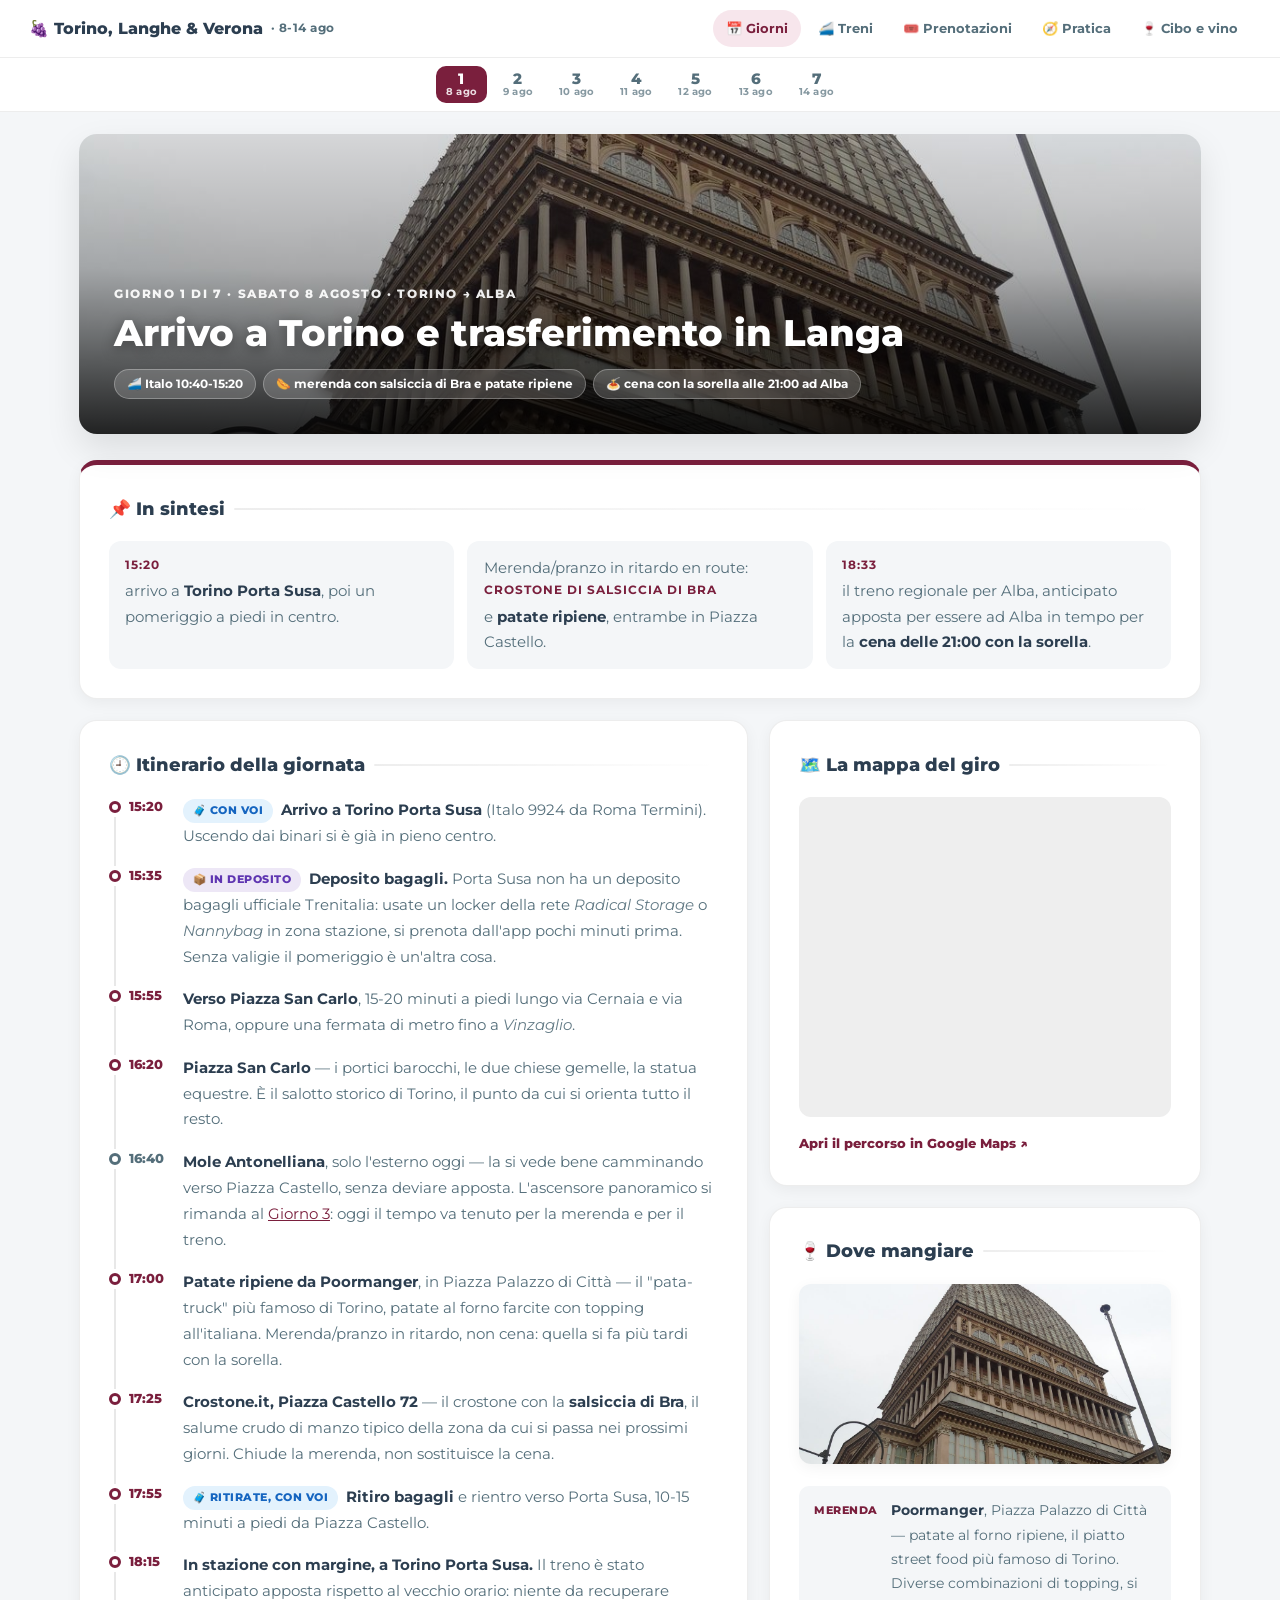
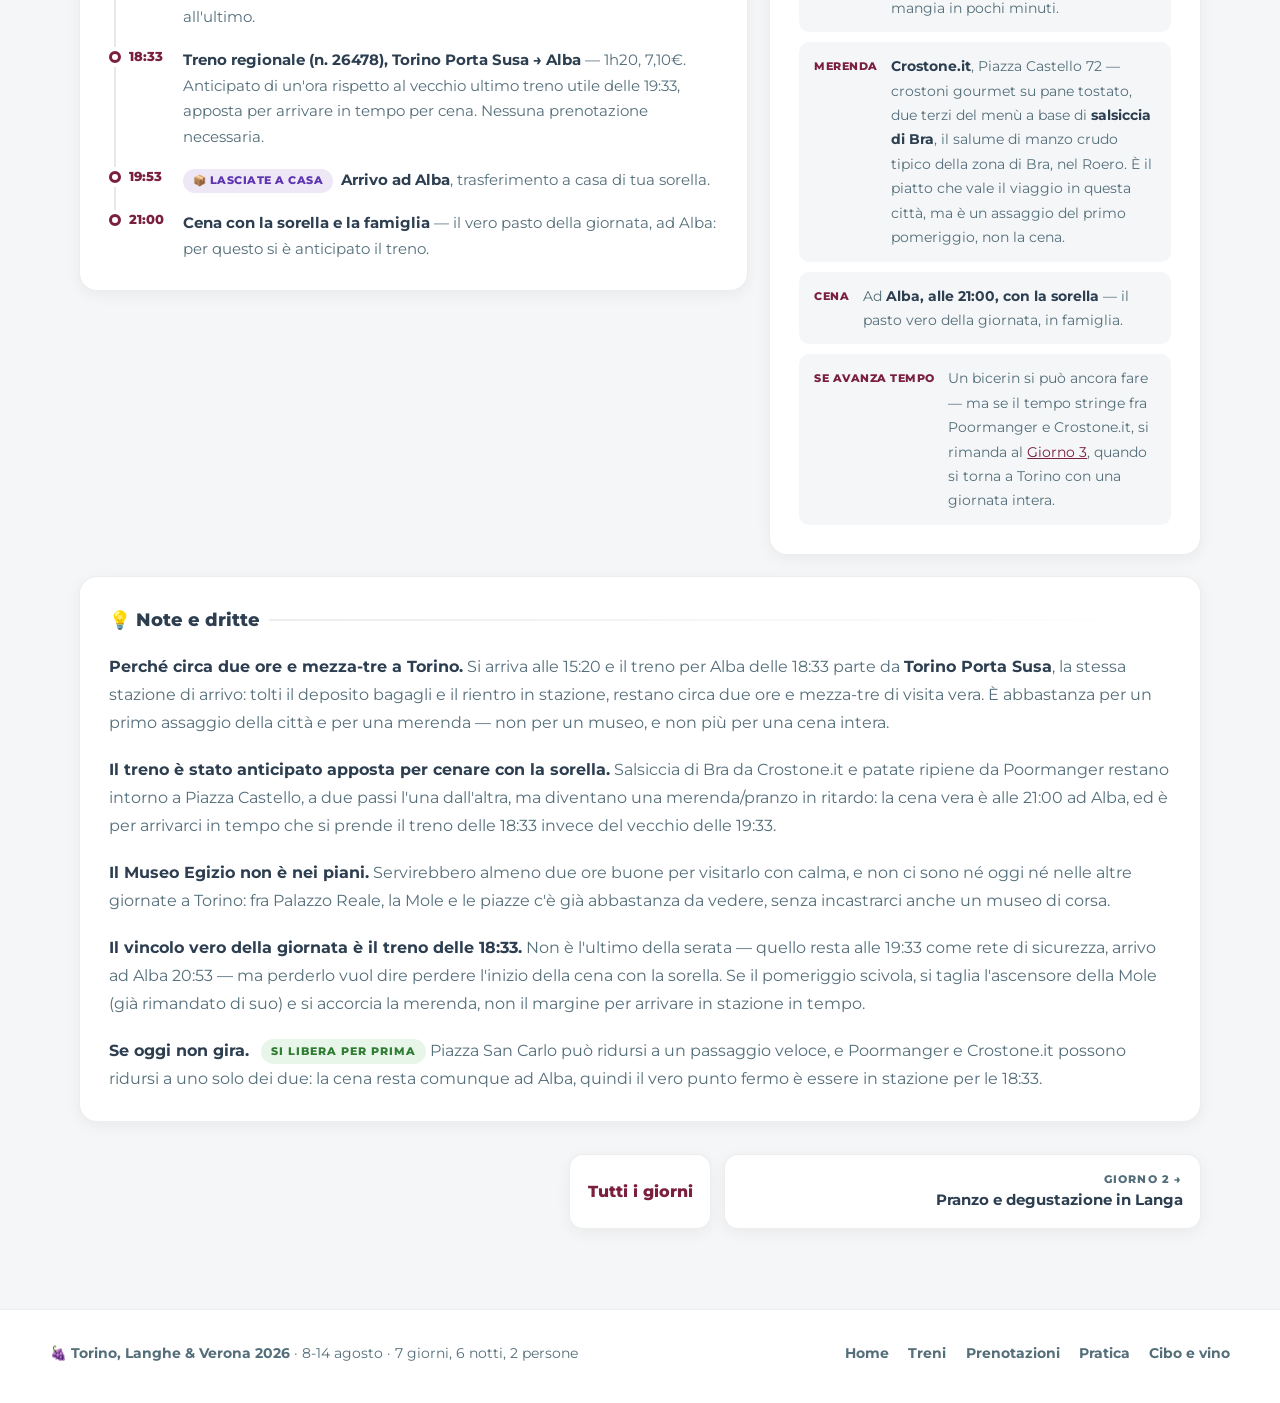
==== commit 40963f86: "Aggiungi badge bagagli agli orari nei giorni di spostamento Segna con voi/in deposito solo nei punti" ====
--- a/giorno-01.html
+++ b/giorno-01.html
@@ -64,17 +64,17 @@
         <section class="card a-itin">
             <h2>🕘 Itinerario della giornata</h2>
             <ol class="timeline">
-                <li><span class="t">15:20</span><div><strong>Arrivo a Torino Porta Susa</strong> (Italo 9924 da Roma Termini). Uscendo dai binari si è già in pieno centro.</div></li>
-                <li><span class="t">15:35</span><div><strong>Deposito bagagli.</strong> Porta Susa non ha un deposito bagagli ufficiale Trenitalia: usate un locker della rete <em>Radical Storage</em> o <em>Nannybag</em> in zona stazione, si prenota dall'app pochi minuti prima. Senza valigie il pomeriggio è un'altra cosa.</div></li>
+                <li><span class="t">15:20</span><div><span class="bag bag-on">🧳 con voi</span><strong>Arrivo a Torino Porta Susa</strong> (Italo 9924 da Roma Termini). Uscendo dai binari si è già in pieno centro.</div></li>
+                <li><span class="t">15:35</span><div><span class="bag bag-off">📦 in deposito</span><strong>Deposito bagagli.</strong> Porta Susa non ha un deposito bagagli ufficiale Trenitalia: usate un locker della rete <em>Radical Storage</em> o <em>Nannybag</em> in zona stazione, si prenota dall'app pochi minuti prima. Senza valigie il pomeriggio è un'altra cosa.</div></li>
                 <li><span class="t">15:55</span><div><strong>Verso Piazza San Carlo</strong>, 15-20 minuti a piedi lungo via Cernaia e via Roma, oppure una fermata di metro fino a <em>Vinzaglio</em>.</div></li>
                 <li><span class="t">16:20</span><div><strong>Piazza San Carlo</strong> — i portici barocchi, le due chiese gemelle, la statua equestre. È il salotto storico di Torino, il punto da cui si orienta tutto il resto.</div></li>
                 <li class="opt"><span class="t">16:40</span><div><strong>Mole Antonelliana</strong>, solo l'esterno oggi — la si vede bene camminando verso Piazza Castello, senza deviare apposta. L'ascensore panoramico si rimanda al <a href="giorno-03.html">Giorno 3</a>: oggi il tempo va tenuto per la merenda e per il treno.</div></li>
                 <li><span class="t">17:00</span><div><strong>Patate ripiene da Poormanger</strong>, in Piazza Palazzo di Città — il "pata-truck" più famoso di Torino, patate al forno farcite con topping all'italiana. Merenda/pranzo in ritardo, non cena: quella si fa più tardi con la sorella.</div></li>
                 <li><span class="t">17:25</span><div><strong>Crostone.it, Piazza Castello 72</strong> — il crostone con la <strong>salsiccia di Bra</strong>, il salume crudo di manzo tipico della zona da cui si passa nei prossimi giorni. Chiude la merenda, non sostituisce la cena.</div></li>
-                <li><span class="t">17:55</span><div><strong>Ritiro bagagli</strong> e rientro verso Porta Susa, 10-15 minuti a piedi da Piazza Castello.</div></li>
+                <li><span class="t">17:55</span><div><span class="bag bag-on">🧳 ritirate, con voi</span><strong>Ritiro bagagli</strong> e rientro verso Porta Susa, 10-15 minuti a piedi da Piazza Castello.</div></li>
                 <li><span class="t">18:15</span><div><strong>In stazione con margine, a Torino Porta Susa.</strong> Il treno è stato anticipato apposta rispetto al vecchio orario: niente da recuperare all'ultimo.</div></li>
                 <li><span class="t">18:33</span><div><strong>Treno regionale (n. 26478), Torino Porta Susa → Alba</strong> — 1h20, 7,10€. Anticipato di un'ora rispetto al vecchio ultimo treno utile delle 19:33, apposta per arrivare in tempo per cena. Nessuna prenotazione necessaria.</div></li>
-                <li><span class="t">19:53</span><div><strong>Arrivo ad Alba</strong>, trasferimento a casa di tua sorella.</div></li>
+                <li><span class="t">19:53</span><div><span class="bag bag-off">📦 lasciate a casa</span><strong>Arrivo ad Alba</strong>, trasferimento a casa di tua sorella.</div></li>
                 <li><span class="t">21:00</span><div><strong>Cena con la sorella e la famiglia</strong> — il vero pasto della giornata, ad Alba: per questo si è anticipato il treno.</div></li>
             </ol>
         </section>
--- a/assets/style.css
+++ b/assets/style.css
@@ -225,6 +225,10 @@
 .prio-med { background: #FFF8E1; color: #EF6C00; }
 .prio-low { background: #E8F5E9; color: #2E7D32; }
 
+.bag { display: inline-block; font-size: 0.66rem; font-weight: 800; letter-spacing: 0.5px; text-transform: uppercase; padding: 3px 10px; border-radius: 20px; margin-right: 8px; vertical-align: middle; white-space: nowrap; }
+.bag-on { background: #E3F2FD; color: #1565C0; }
+.bag-off { background: #EDE7F6; color: #5E35B1; }
+
 /* Testo discorsivo dentro le schede */
 .prose p { margin: 0 0 1.2rem 0; color: var(--light-text); font-size: 0.97rem; line-height: 1.8; }
 .prose p:last-child { margin-bottom: 0; }
